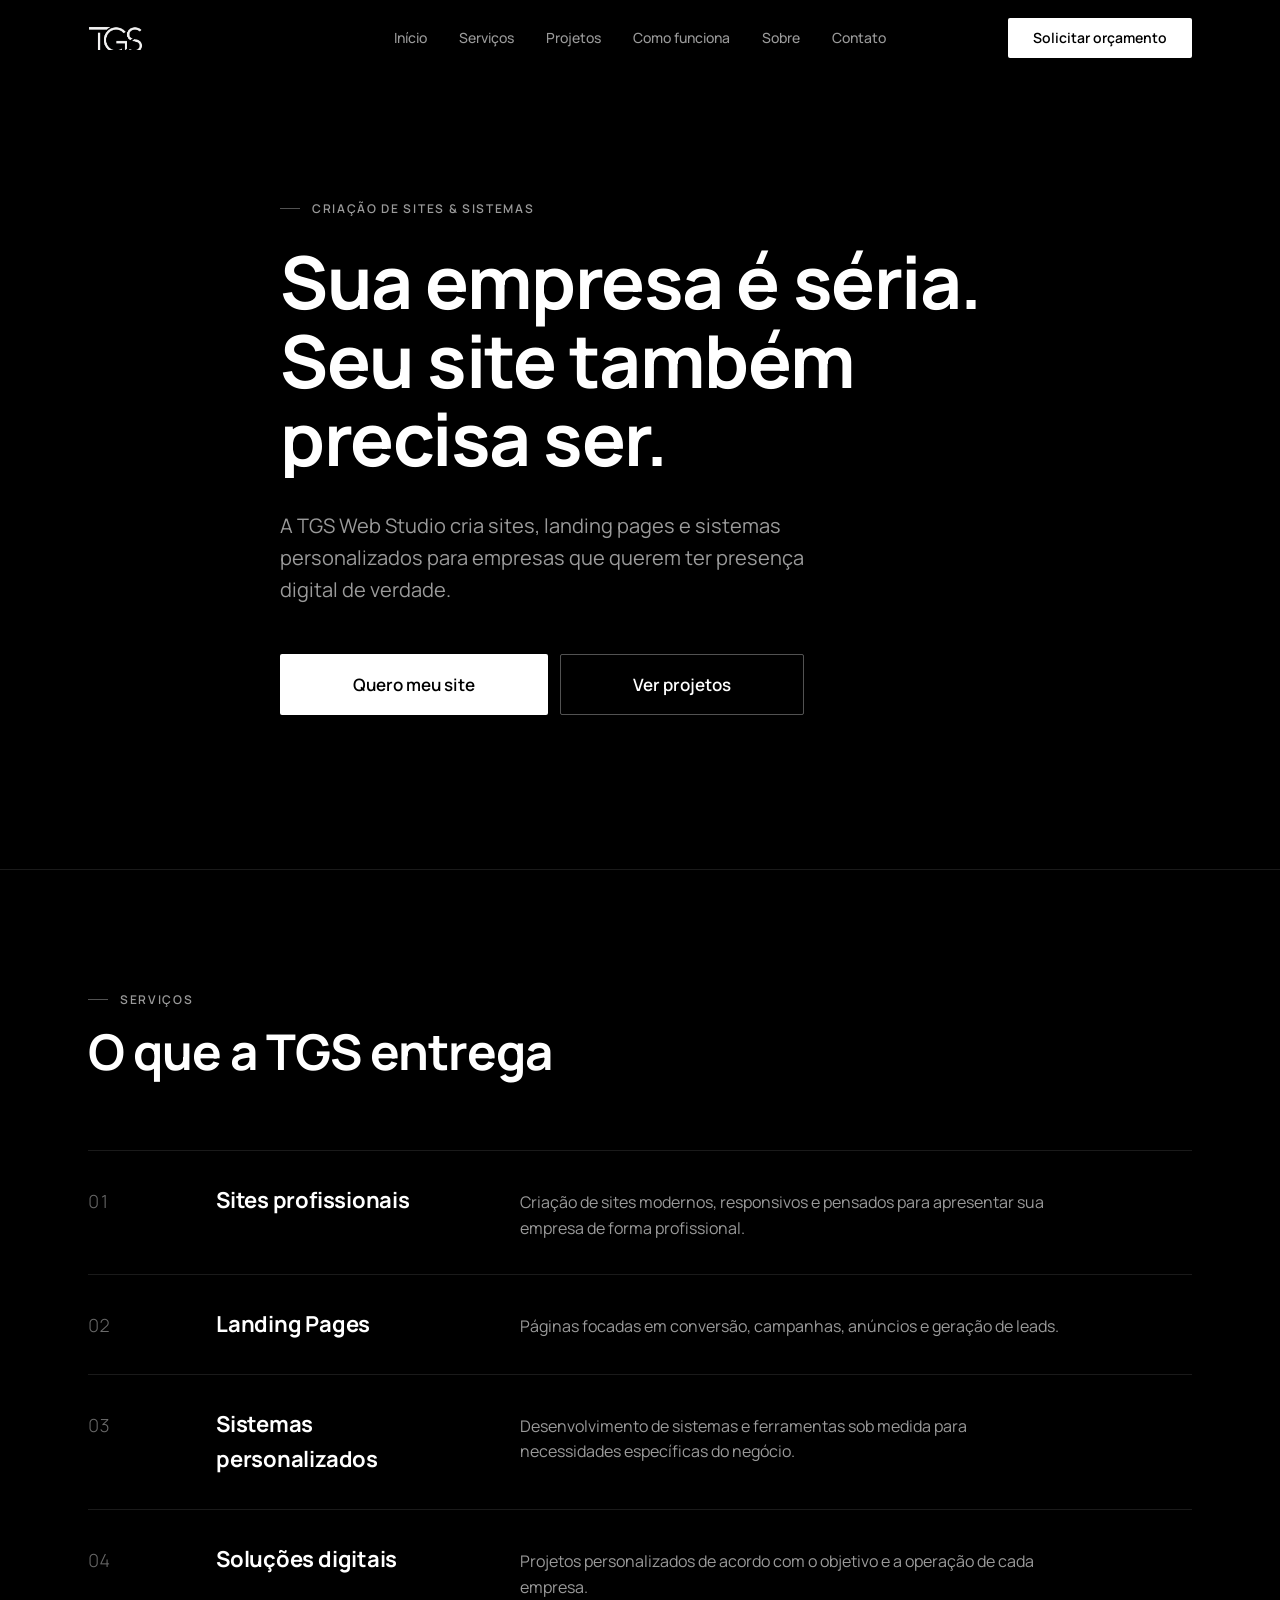
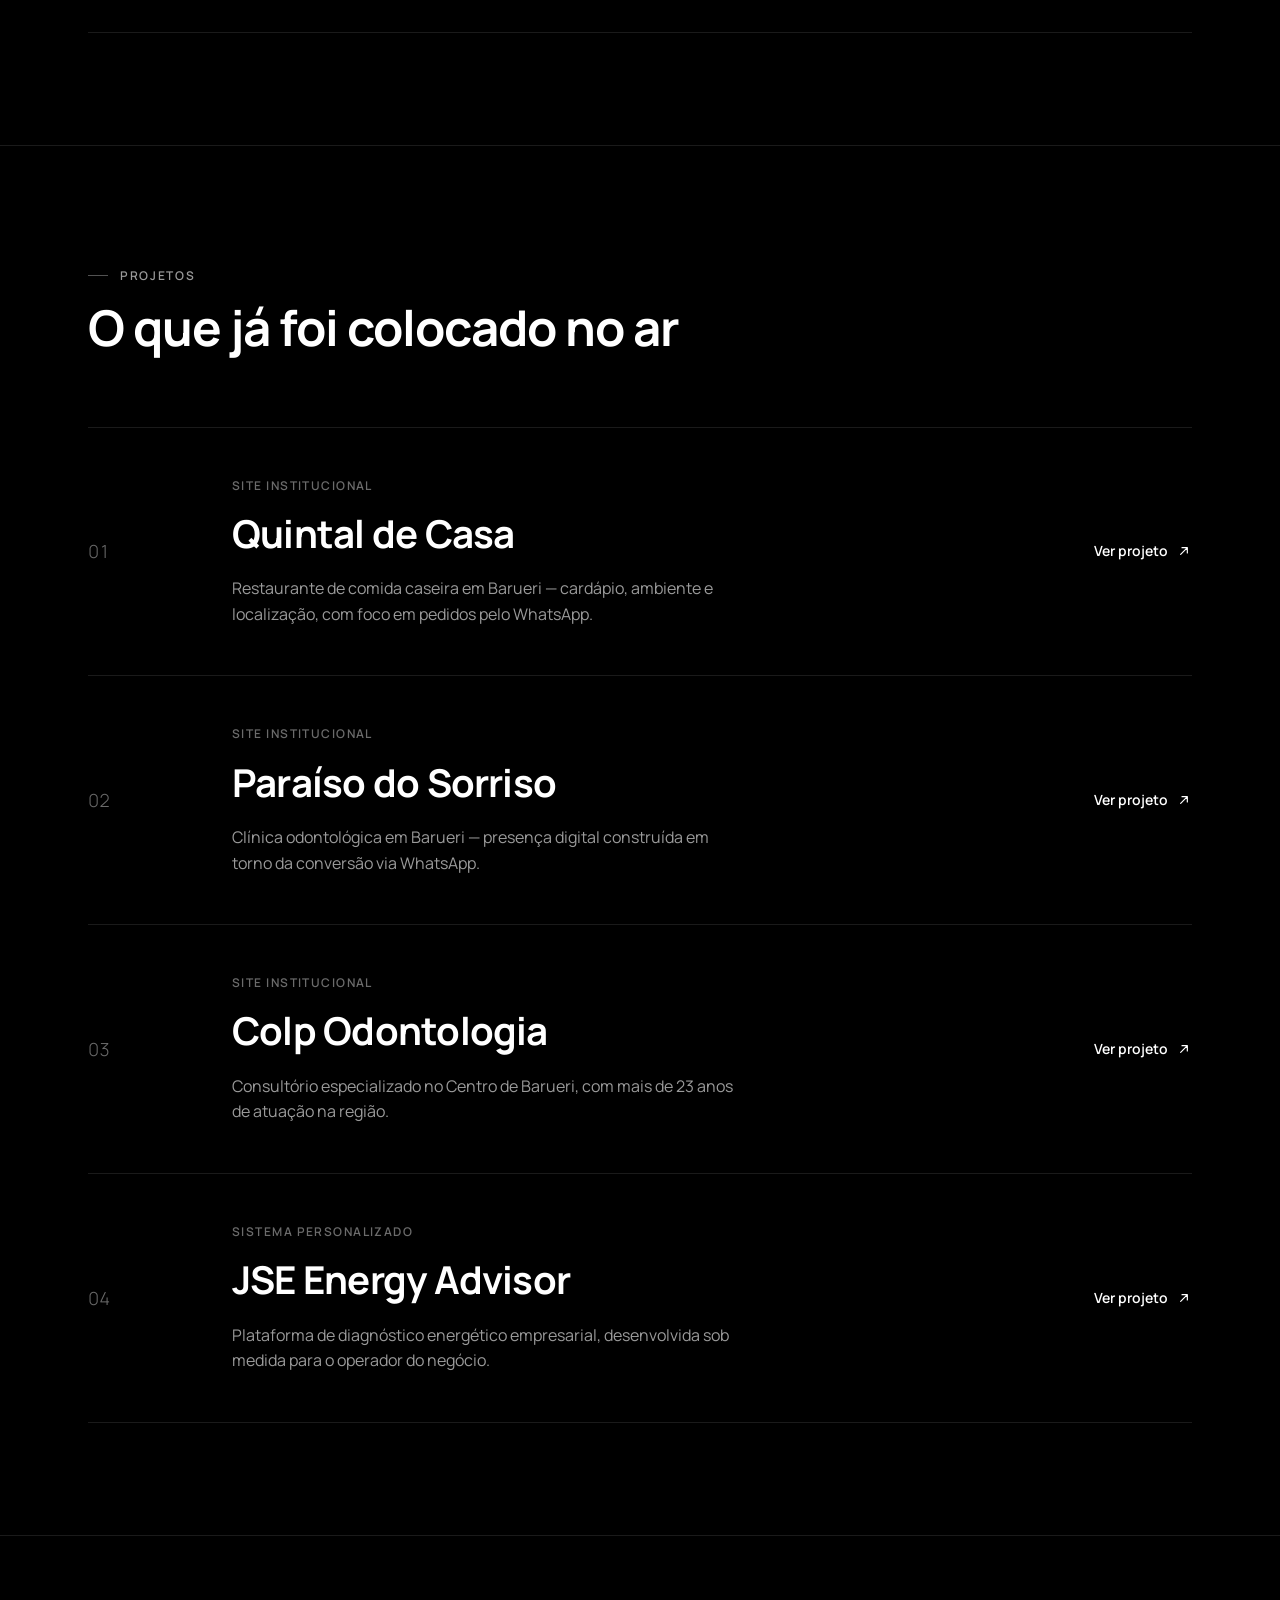
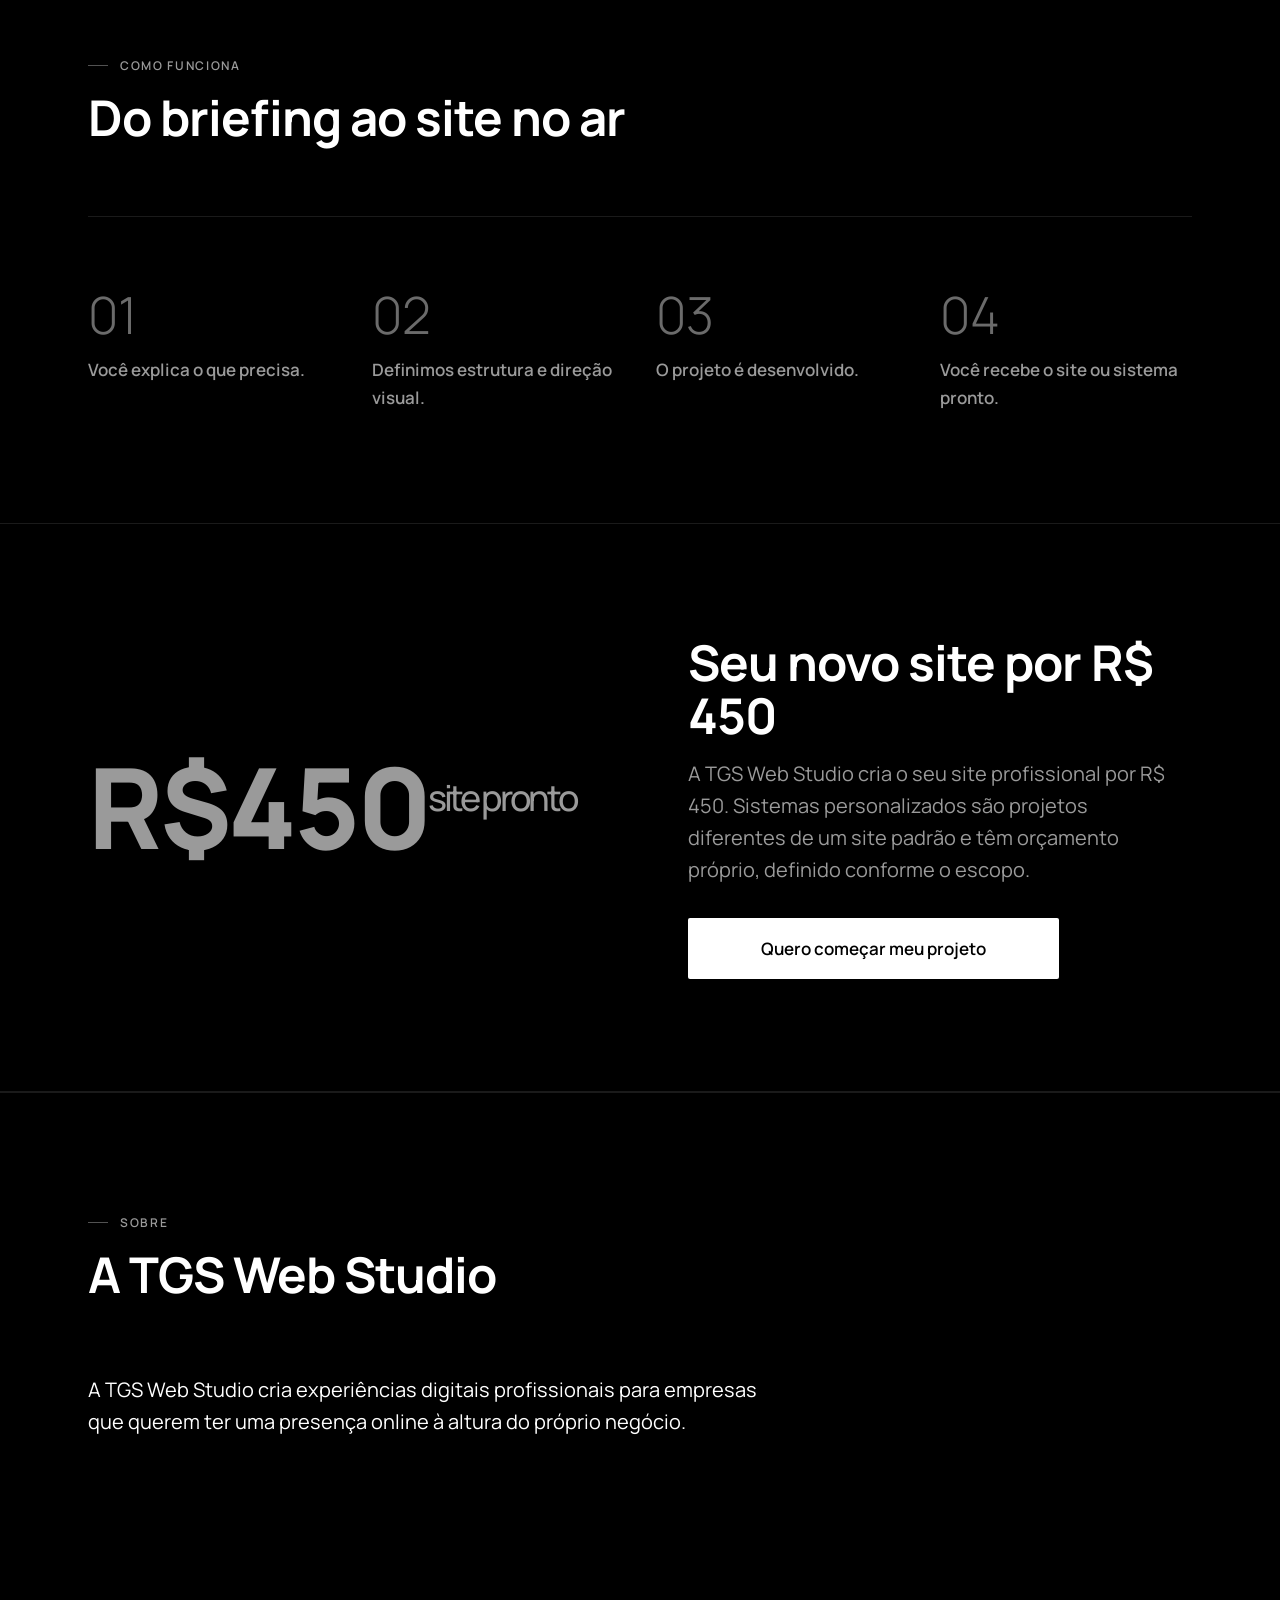
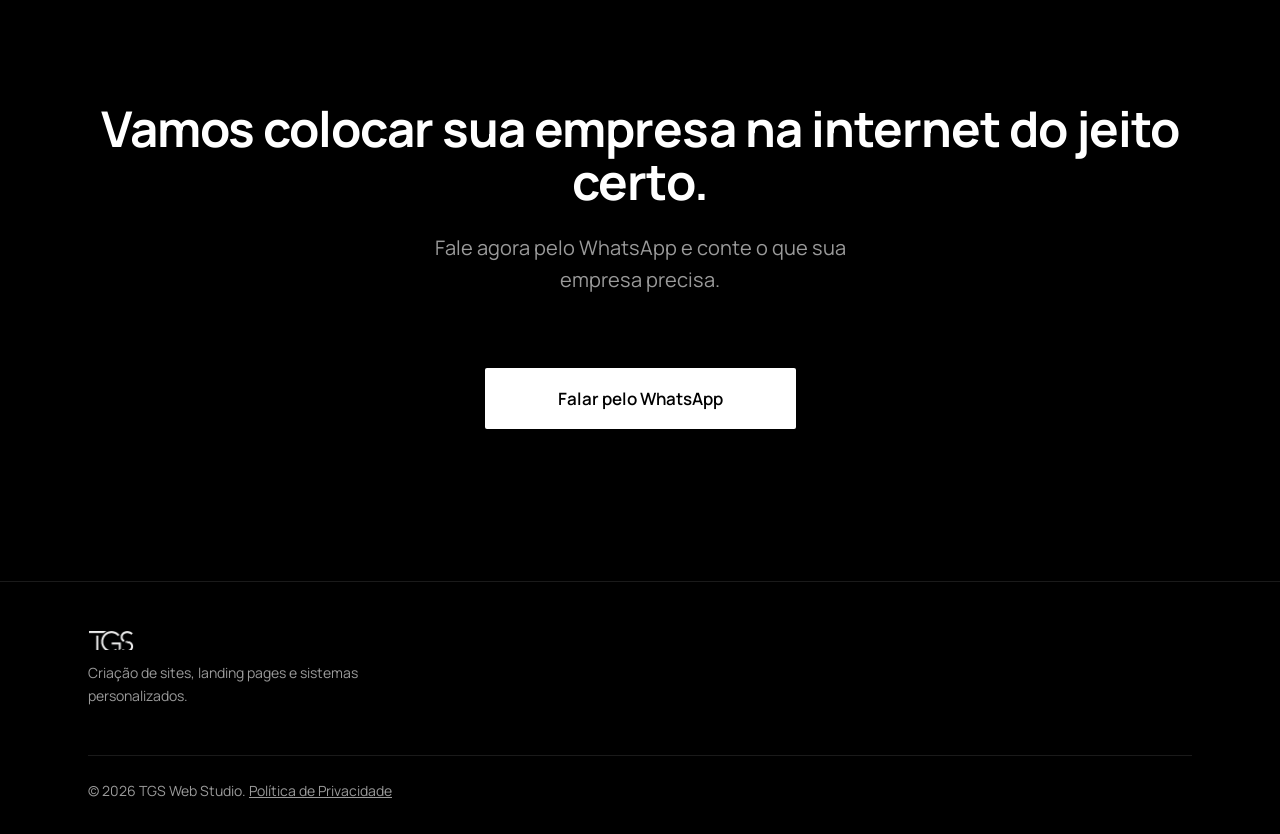
==== index.html @ 572cd44c "Initial commit: TGS Web Studio landing page Site institucional da TGS Web Studio, preto/branco de al" ====
<!DOCTYPE html>
<html lang="pt-BR">
<head>
  <meta charset="UTF-8" />
  <meta name="viewport" content="width=device-width, initial-scale=1" />
  <title>TGS WEB STUDIO | Criação de Sites e Sistemas</title>
  <meta name="description" content="TGS Web Studio cria sites profissionais, landing pages e sistemas personalizados para empresas. Seu site novo a partir de R$ 450." />
  <meta name="theme-color" content="#000000" />

  <meta property="og:type" content="website" />
  <meta property="og:title" content="TGS WEB STUDIO | Criação de Sites e Sistemas" />
  <meta property="og:description" content="Sites profissionais, landing pages e sistemas personalizados. Seu site novo a partir de R$ 450." />
  <meta property="og:locale" content="pt_BR" />
  <meta name="twitter:card" content="summary" />

  <link rel="icon" href="images/logo/tgs-mark.png" type="image/png" />

  <link rel="preconnect" href="https://fonts.googleapis.com" />
  <link rel="preconnect" href="https://fonts.gstatic.com" crossorigin />
  <link href="https://fonts.googleapis.com/css2?family=Manrope:wght@300;400;500;600;700;800&display=swap" rel="stylesheet" />

  <style>
    html, body { background: #000000 !important; color: #ffffff; }
  </style>

  <link rel="stylesheet" href="css/tokens.css?v=1" />
  <link rel="stylesheet" href="css/base.css?v=1" />
  <link rel="stylesheet" href="css/layout.css?v=1" />
  <link rel="stylesheet" href="css/components.css?v=1" />
  <link rel="stylesheet" href="css/sections.css?v=2" />

  <script>
    document.documentElement.classList.add("js");
  </script>

  <!--
    Google Analytics (GA4) — desligado de propósito. Sem Measurement ID
    real ainda. Quando tiver (analytics.google.com → Admin → Fluxos de
    dados → Web), troque G-XXXXXXXXXX abaixo e descomente.

    <script async src="https://www.googletagmanager.com/gtag/js?id=G-XXXXXXXXXX"></script>
    <script>
      window.dataLayer = window.dataLayer || [];
      function gtag(){dataLayer.push(arguments);}
      gtag('js', new Date());
      gtag('config', 'G-XXXXXXXXXX');
    </script>
  -->

  <script type="application/ld+json">
  {
    "@context": "https://schema.org",
    "@type": "ProfessionalService",
    "name": "TGS Web Studio",
    "description": "Criação de sites profissionais, landing pages e sistemas personalizados.",
    "priceRange": "R$450"
  }
  </script>
</head>
<body>
  <a class="skip-link" href="#conteudo-principal">Pular para o conteúdo</a>

  <!-- ===== HEADER ===== -->
  <header class="site-header" id="topo">
    <div class="container site-header__bar">
      <a class="brand" href="#topo" aria-label="TGS Web Studio, página inicial">
        <img class="brand__mark" src="images/logo/tgs-mark.png" alt="TGS Web Studio" width="172" height="75" decoding="async" fetchpriority="high" />
      </a>

      <nav class="nav-primary" aria-label="Navegação principal">
        <ul style="display:flex; gap: inherit; list-style:none; margin:0; padding:0;">
          <li><a href="#topo">Início</a></li>
          <li><a href="#servicos">Serviços</a></li>
          <li><a href="#projetos">Projetos</a></li>
          <li><a href="#como-funciona">Como funciona</a></li>
          <li><a href="#sobre">Sobre</a></li>
          <li><a href="#contato">Contato</a></li>
        </ul>
      </nav>

      <div class="header-actions">
        <a class="btn btn--primary btn--sm" id="cta-header" href="#" target="_blank" rel="noopener">Solicitar orçamento</a>
        <button class="menu-toggle" id="menu-toggle" aria-label="Abrir menu" aria-expanded="false" aria-controls="mobile-nav">
          <svg viewBox="0 0 24 24" fill="none" stroke="currentColor" stroke-width="1.8" aria-hidden="true">
            <path d="M3 6h18M3 12h18M3 18h18" stroke-linecap="round" />
          </svg>
        </button>
      </div>
    </div>
  </header>

  <div class="mobile-nav" id="mobile-nav" aria-hidden="true">
    <div class="mobile-nav__top">
      <button class="mobile-nav__close" id="mobile-nav-close" aria-label="Fechar menu">
        <svg viewBox="0 0 24 24" fill="none" stroke="currentColor" stroke-width="1.8" aria-hidden="true">
          <path d="M6 6l12 12M18 6L6 18" stroke-linecap="round" />
        </svg>
      </button>
    </div>
    <nav aria-label="Navegação mobile">
      <ul>
        <li><a href="#topo">Início</a></li>
        <li><a href="#servicos">Serviços</a></li>
        <li><a href="#projetos">Projetos</a></li>
        <li><a href="#como-funciona">Como funciona</a></li>
        <li><a href="#sobre">Sobre</a></li>
        <li><a href="#contato">Contato</a></li>
      </ul>
    </nav>
    <div class="mobile-nav__footer">
      <a class="btn btn--primary btn--block" id="cta-mobile-nav" href="#" target="_blank" rel="noopener">Solicitar orçamento</a>
    </div>
  </div>

  <main id="conteudo-principal">
    <!-- ===== HERO ===== -->
    <section class="hero" aria-labelledby="hero-titulo">
      <div class="container hero__inner">
        <p class="eyebrow">Criação de sites &amp; sistemas</p>
        <h1 class="hero__headline" id="hero-titulo">
          <span class="line">Sua empresa é séria.</span>
          <span class="line">Seu site também precisa ser.</span>
        </h1>
        <p class="lead hero__lead">A TGS Web Studio cria sites, landing pages e sistemas personalizados para empresas que querem ter presença digital de verdade.</p>

        <div class="hero__actions">
          <a class="btn btn--primary btn--lg" id="cta-hero" href="#" target="_blank" rel="noopener">Quero meu site</a>
          <a class="btn btn--ghost btn--lg" href="#projetos">Ver projetos</a>
        </div>
      </div>
    </section>

    <!-- ===== SERVIÇOS ===== -->
    <section class="section" id="servicos" aria-labelledby="servicos-titulo">
      <div class="container">
        <div class="section-head reveal">
          <p class="eyebrow">Serviços</p>
          <h2 id="servicos-titulo" style="margin-top: var(--space-4);">O que a TGS entrega</h2>
        </div>

        <div class="services-list reveal">
          <div class="service-row">
            <span class="service-row__index">01</span>
            <span class="service-row__title">Sites profissionais</span>
            <p class="service-row__desc">Criação de sites modernos, responsivos e pensados para apresentar sua empresa de forma profissional.</p>
          </div>
          <div class="service-row">
            <span class="service-row__index">02</span>
            <span class="service-row__title">Landing Pages</span>
            <p class="service-row__desc">Páginas focadas em conversão, campanhas, anúncios e geração de leads.</p>
          </div>
          <div class="service-row">
            <span class="service-row__index">03</span>
            <span class="service-row__title">Sistemas personalizados</span>
            <p class="service-row__desc">Desenvolvimento de sistemas e ferramentas sob medida para necessidades específicas do negócio.</p>
          </div>
          <div class="service-row">
            <span class="service-row__index">04</span>
            <span class="service-row__title">Soluções digitais</span>
            <p class="service-row__desc">Projetos personalizados de acordo com o objetivo e a operação de cada empresa.</p>
          </div>
        </div>
      </div>
    </section>

    <!-- ===== PROJETOS ===== -->
    <section class="section" id="projetos" aria-labelledby="projetos-titulo">
      <div class="container">
        <div class="section-head reveal">
          <p class="eyebrow">Projetos</p>
          <h2 id="projetos-titulo" style="margin-top: var(--space-4);">O que já foi colocado no ar</h2>
        </div>

        <div class="portfolio-list" id="portfolio-list"></div>
      </div>
    </section>

    <!-- ===== COMO FUNCIONA ===== -->
    <section class="section" id="como-funciona" aria-labelledby="processo-titulo">
      <div class="container">
        <div class="section-head reveal">
          <p class="eyebrow">Como funciona</p>
          <h2 id="processo-titulo" style="margin-top: var(--space-4);">Do briefing ao site no ar</h2>
        </div>

        <div class="process-grid reveal-stagger">
          <div class="process-step">
            <p class="process-step__index">01</p>
            <p class="process-step__title">Você explica o que precisa.</p>
          </div>
          <div class="process-step">
            <p class="process-step__index">02</p>
            <p class="process-step__title">Definimos estrutura e direção visual.</p>
          </div>
          <div class="process-step">
            <p class="process-step__index">03</p>
            <p class="process-step__title">O projeto é desenvolvido.</p>
          </div>
          <div class="process-step">
            <p class="process-step__index">04</p>
            <p class="process-step__title">Você recebe o site ou sistema pronto.</p>
          </div>
        </div>
      </div>
    </section>

    <!-- ===== OFERTA ===== -->
    <section class="pricing reveal" aria-labelledby="oferta-titulo">
      <div class="container" style="padding-block: var(--space-9);">
        <div class="pricing__grid">
          <p class="pricing__value">R$450<span>site pronto</span></p>
          <div class="pricing__text">
            <h2 id="oferta-titulo">Seu novo site por R$ 450</h2>
            <p class="lead" style="margin-top: var(--space-4);">A TGS Web Studio cria o seu site profissional por R$ 450. Sistemas personalizados são projetos diferentes de um site padrão e têm orçamento próprio, definido conforme o escopo.</p>
            <div class="pricing__actions">
              <a class="btn btn--primary btn--lg" id="cta-pricing" href="#" target="_blank" rel="noopener">Quero começar meu projeto</a>
            </div>
          </div>
        </div>
      </div>
    </section>

    <!-- ===== SOBRE ===== -->
    <section class="section" id="sobre" aria-labelledby="sobre-titulo">
      <div class="container">
        <div class="section-head reveal">
          <p class="eyebrow">Sobre</p>
          <h2 id="sobre-titulo" style="margin-top: var(--space-4);">A TGS Web Studio</h2>
        </div>
        <div class="about__text reveal">
          <p>A TGS Web Studio cria experiências digitais profissionais para empresas que querem ter uma presença online à altura do próprio negócio.</p>
        </div>
      </div>
    </section>

    <!-- ===== CONTATO ===== -->
    <section class="cta-final reveal" id="contato" aria-labelledby="contato-titulo">
      <div class="container">
        <h2 id="contato-titulo">Vamos colocar sua empresa na internet do jeito certo.</h2>
        <p class="lead cta-final__lead">Fale agora pelo WhatsApp e conte o que sua empresa precisa.</p>
        <a class="btn btn--primary btn--lg" id="cta-final" href="#" target="_blank" rel="noopener">Falar pelo WhatsApp</a>
      </div>
    </section>
  </main>

  <!-- ===== FOOTER ===== -->
  <footer class="site-footer">
    <div class="container">
      <div class="footer__grid">
        <div>
          <img class="footer__brand" src="images/logo/tgs-mark.png" alt="TGS Web Studio" loading="lazy" decoding="async" />
          <p class="footer__tagline">Criação de sites, landing pages e sistemas personalizados.</p>
        </div>
      </div>
      <div class="footer__bottom">
        <p>&copy; <span id="ano-atual"></span> TGS Web Studio. <a href="privacidade.html">Política de Privacidade</a></p>
      </div>
    </div>
  </footer>

  <!-- Failsafe: se as animações falharem por qualquer motivo, tudo fica
       visível mesmo assim depois de 1.8s. -->
  <script>
    setTimeout(function () {
      document.body.classList.add("is-loaded");
      document.querySelectorAll(".reveal, .reveal-stagger").forEach(function (el) {
        el.classList.add("is-visible");
      });
    }, 1800);
  </script>

  <script src="js/data.js?v=1"></script>
  <script src="js/main.js?v=1"></script>
</body>
</html>
---- css/tokens.css ----
/**
 * Design tokens — TGS Web Studio
 * Preto real dominante, branco puro de contraste, uma única família
 * tipográfica (Manrope) para manter a identidade disciplinada e técnica.
 */

:root {
  --bg: #000000;
  --bg-raised: #0a0a0a;
  --text: #ffffff;
  --muted: #9a9a9a;
  --muted-2: #6b6b6b;
  --border: rgba(255, 255, 255, 0.16);
  --border-soft: rgba(255, 255, 255, 0.1);
  --border-strong: rgba(255, 255, 255, 0.32);

  --font-body: "Manrope", "Helvetica Neue", Arial, sans-serif;

  --fs-body: 1rem;
  --fs-small: 0.875rem;
  --fs-eyebrow: 0.75rem;
  --fs-h1: clamp(2.5rem, 4.2vw + 1.2rem, 5.25rem);
  --fs-h2: clamp(2rem, 2.6vw + 1rem, 3.25rem);
  --fs-h3: clamp(1.375rem, 1.2vw + 1rem, 1.75rem);
  --fs-lead: clamp(1.0625rem, 0.6vw + 0.9rem, 1.25rem);
  --fs-number: clamp(2.5rem, 4vw, 4rem);

  --lh-body: 1.6;
  --lh-heading: 1.08;

  --space-1: 0.25rem;
  --space-2: 0.5rem;
  --space-3: 0.75rem;
  --space-4: 1rem;
  --space-5: 1.5rem;
  --space-6: 2rem;
  --space-7: 3rem;
  --space-8: 4.5rem;
  --space-9: 7rem;
  --space-10: 9.5rem;

  --container-max: 78rem;
  --container-pad: var(--space-4);

  --radius-sm: 2px;
  --radius-md: 4px;

  --ease-premium: cubic-bezier(0.16, 1, 0.3, 1);
  --duration-fast: 200ms;
  --duration-base: 320ms;
  --duration-entrance: 900ms;

  --touch-target: 44px;

  --z-header: 50;
  --z-overlay: 60;
}

@media (min-width: 48rem) {
  :root {
    --container-pad: var(--space-6);
  }
}

@media (min-width: 64rem) {
  :root {
    --container-pad: var(--space-8);
  }
}

@media (min-width: 100rem) {
  :root {
    --container-max: 92rem;
    --container-pad: var(--space-9);
  }
}
---- css/base.css ----
@view-transition {
  navigation: auto;
}

*,
*::before,
*::after {
  box-sizing: border-box;
}

html {
  background: var(--bg);
  -webkit-text-size-adjust: 100%;
  scroll-behavior: smooth;
}

html, body {
  height: auto;
  overflow-x: hidden;
}

@media (prefers-reduced-motion: reduce) {
  html {
    scroll-behavior: auto;
  }
  *,
  *::before,
  *::after {
    animation: none !important;
    transition: none !important;
  }
}

body {
  margin: 0;
  background: var(--bg);
  color: var(--text);
  font-family: var(--font-body);
  font-size: var(--fs-body);
  line-height: var(--lh-body);
  -webkit-font-smoothing: antialiased;
}

img,
picture,
video {
  max-width: 100%;
  display: block;
}

h1, h2, h3, h4 {
  font-family: var(--font-body);
  color: var(--text);
  line-height: var(--lh-heading);
  font-weight: 700;
  letter-spacing: -0.02em;
  margin: 0;
}

h1 { font-size: var(--fs-h1); }
h2 { font-size: var(--fs-h2); }
h3 { font-size: var(--fs-h3); }

p {
  margin: 0;
  max-width: 60ch;
  color: var(--muted);
}

a { color: inherit; }

ul {
  margin: 0;
  padding: 0;
  list-style: none;
}

button {
  font: inherit;
  color: inherit;
}

a:focus-visible,
button:focus-visible,
[tabindex]:focus-visible {
  outline: 2px solid var(--text);
  outline-offset: 3px;
  border-radius: var(--radius-sm);
}

.visually-hidden {
  position: absolute;
  width: 1px;
  height: 1px;
  padding: 0;
  margin: -1px;
  overflow: hidden;
  clip: rect(0, 0, 0, 0);
  white-space: nowrap;
  border: 0;
}

.skip-link {
  position: absolute;
  left: var(--space-4);
  top: -3rem;
  background: var(--text);
  color: var(--bg);
  padding: var(--space-2) var(--space-4);
  border-radius: var(--radius-sm);
  z-index: 100;
  font-weight: 600;
  transition: top var(--duration-fast) var(--ease-premium);
}

.skip-link:focus {
  top: var(--space-4);
}

.eyebrow {
  display: inline-flex;
  align-items: center;
  gap: var(--space-3);
  font-size: var(--fs-eyebrow);
  font-weight: 600;
  letter-spacing: 0.14em;
  text-transform: uppercase;
  color: var(--muted);
}

.eyebrow::before {
  content: "";
  width: 1.25rem;
  height: 1px;
  background: var(--border-strong);
}

.lead {
  font-size: var(--fs-lead);
  color: var(--muted);
}

/* ===== Motion: entrada por scroll ===== */
.reveal {
  opacity: 0;
  transform: translateY(24px);
  transition: opacity var(--duration-entrance) var(--ease-premium),
    transform var(--duration-entrance) var(--ease-premium);
}

.reveal.is-visible {
  opacity: 1;
  transform: translateY(0);
}

.reveal-stagger > * {
  opacity: 0;
  transform: translateY(20px);
  transition: opacity var(--duration-entrance) var(--ease-premium),
    transform var(--duration-entrance) var(--ease-premium);
}

.reveal-stagger.is-visible > * {
  opacity: 1;
  transform: translateY(0);
}

.reveal-stagger.is-visible > *:nth-child(1) { transition-delay: 0.08s; }
.reveal-stagger.is-visible > *:nth-child(2) { transition-delay: 0.16s; }
.reveal-stagger.is-visible > *:nth-child(3) { transition-delay: 0.24s; }
.reveal-stagger.is-visible > *:nth-child(4) { transition-delay: 0.32s; }
.reveal-stagger.is-visible > *:nth-child(5) { transition-delay: 0.42s; }
.reveal-stagger.is-visible > *:nth-child(6) { transition-delay: 0.55s; }

/* Sem JS ou com erro: conteúdo sempre visível (fallback seguro) */
.no-js .reveal,
.no-js .reveal-stagger > * {
  opacity: 1;
  transform: none;
}
---- css/layout.css ----
.container {
  width: 100%;
  max-width: var(--container-max);
  margin-inline: auto;
  padding-inline: var(--container-pad);
}

.section {
  padding-block: var(--space-9);
  border-top: 1px solid var(--border-soft);
}

.section--tight {
  padding-block: var(--space-8);
}

.section-head {
  max-width: 40rem;
  margin-bottom: var(--space-8);
}

.split {
  display: grid;
  gap: var(--space-7);
}

@media (min-width: 64rem) {
  .split {
    grid-template-columns: 1fr 1fr;
    gap: var(--space-9);
  }
}
---- css/components.css ----
/* ===== Header ===== */
.site-header {
  position: sticky;
  top: 0;
  z-index: var(--z-header);
  background: rgba(0, 0, 0, 0.72);
  backdrop-filter: blur(10px);
  -webkit-backdrop-filter: blur(10px);
  border-bottom: 1px solid transparent;
  transition: border-color var(--duration-base) var(--ease-premium),
    background-color var(--duration-base) var(--ease-premium);
}

.site-header.is-scrolled {
  border-bottom-color: var(--border-soft);
  background: rgba(0, 0, 0, 0.88);
}

.site-header__bar {
  display: grid;
  grid-template-columns: auto 1fr auto;
  align-items: center;
  gap: var(--space-4);
  height: 4.75rem;
}

@media (min-width: 64rem) {
  .site-header__bar {
    grid-template-columns: 1fr auto 1fr;
  }
}

.brand {
  display: flex;
  align-items: center;
  text-decoration: none;
}

.brand__mark {
  height: 1.5rem;
  width: auto;
}

.nav-primary {
  display: none;
}

@media (min-width: 64rem) {
  .nav-primary {
    display: flex;
    align-items: center;
    justify-content: center;
    gap: var(--space-6);
  }

  .nav-primary a {
    text-decoration: none;
    font-size: 0.875rem;
    font-weight: 500;
    color: var(--muted);
    white-space: nowrap;
    position: relative;
    padding-block: var(--space-1);
    transition: color var(--duration-fast) var(--ease-premium);
  }

  .nav-primary a:hover,
  .nav-primary a:focus-visible {
    color: var(--text);
  }
}

.header-actions {
  display: flex;
  align-items: center;
  justify-content: flex-end;
  gap: var(--space-3);
}

.header-actions .btn {
  display: none;
}

@media (min-width: 64rem) {
  .header-actions .btn { display: inline-flex; }
}

.menu-toggle {
  display: inline-flex;
  align-items: center;
  justify-content: center;
  width: 2.75rem;
  height: 2.75rem;
  background: transparent;
  border: 1px solid var(--border);
  border-radius: var(--radius-sm);
  cursor: pointer;
  transition: border-color var(--duration-fast) var(--ease-premium);
}

.menu-toggle:hover { border-color: var(--border-strong); }

.menu-toggle svg {
  width: 1.25rem;
  height: 1.25rem;
}

@media (min-width: 64rem) {
  .menu-toggle { display: none; }
}

/* ===== Menu mobile — tela cheia ===== */
.mobile-nav {
  position: fixed;
  inset: 0;
  z-index: var(--z-overlay);
  background: rgba(0, 0, 0, 0.97);
  backdrop-filter: blur(6px);
  -webkit-backdrop-filter: blur(6px);
  display: flex;
  flex-direction: column;
  padding: var(--space-5) var(--container-pad) var(--space-7);
  opacity: 0;
  visibility: hidden;
  transform: translateY(-8px);
  transition: opacity var(--duration-base) var(--ease-premium),
    transform var(--duration-base) var(--ease-premium),
    visibility 0s linear var(--duration-base);
}

.mobile-nav.is-open {
  opacity: 1;
  visibility: visible;
  transform: translateY(0);
  transition: opacity var(--duration-base) var(--ease-premium),
    transform var(--duration-base) var(--ease-premium),
    visibility 0s linear 0s;
}

.mobile-nav__top {
  display: flex;
  justify-content: flex-end;
  margin-bottom: var(--space-7);
}

.mobile-nav__close {
  width: 2.75rem;
  height: 2.75rem;
  border: 1px solid var(--border);
  border-radius: var(--radius-sm);
  background: none;
  cursor: pointer;
}

.mobile-nav ul {
  display: flex;
  flex-direction: column;
  gap: var(--space-5);
}

.mobile-nav a {
  text-decoration: none;
  font-size: 2rem;
  font-weight: 700;
  letter-spacing: -0.02em;
  color: var(--text);
}

.mobile-nav__footer {
  margin-top: auto;
  padding-top: var(--space-6);
  border-top: 1px solid var(--border-soft);
}

@media (min-width: 64rem) {
  .mobile-nav { display: none; }
}

/* ===== Botões ===== */
.btn {
  position: relative;
  isolation: isolate;
  overflow: hidden;
  display: inline-flex;
  align-items: center;
  justify-content: center;
  gap: var(--space-2);
  min-height: 44px;
  padding: var(--space-3) var(--space-6);
  border-radius: var(--radius-sm);
  font-size: 0.9375rem;
  font-weight: 600;
  text-decoration: none;
  white-space: nowrap;
  border: 1px solid transparent;
  cursor: pointer;
  transition: background-color var(--duration-base) var(--ease-premium),
    border-color var(--duration-base) var(--ease-premium),
    color var(--duration-base) var(--ease-premium),
    transform var(--duration-fast) var(--ease-premium);
}

.btn::after {
  content: "";
  position: absolute;
  inset: 0;
  background: linear-gradient(115deg, transparent 40%, rgba(255, 255, 255, 0.35) 50%, transparent 60%);
  transform: translateX(-120%);
  transition: transform 0.6s var(--ease-premium);
  pointer-events: none;
}

.btn:hover::after { transform: translateX(120%); }

.btn--primary {
  background: var(--text);
  color: var(--bg);
}
.btn--primary:hover, .btn--primary:focus-visible {
  transform: translateY(-2px);
}
.btn--primary::after {
  background: linear-gradient(115deg, transparent 40%, rgba(0, 0, 0, 0.25) 50%, transparent 60%);
}

.btn--ghost {
  background: transparent;
  border-color: var(--border-strong);
  color: var(--text);
}
.btn--ghost:hover, .btn--ghost:focus-visible {
  background: rgba(255, 255, 255, 0.06);
  transform: translateY(-2px);
}

.btn--sm {
  padding: var(--space-2) var(--space-5);
  font-size: 0.875rem;
  min-height: 40px;
}

.btn--lg {
  padding: var(--space-4) var(--space-8);
  font-size: 1.0625rem;
  min-height: 56px;
}

.btn--block { width: 100%; }

@media (prefers-reduced-motion: reduce) {
  .btn::after { display: none; }
  .btn:hover { transform: none; }
}
---- css/sections.css ----
/* ===== HERO ===== */
.hero {
  border-top: none;
  padding-block: var(--space-8) var(--space-9);
  min-height: 88vh;
  display: flex;
  align-items: center;
}

.hero__inner {
  max-width: 54rem;
}

.hero__headline {
  margin-top: var(--space-5);
  overflow: hidden;
}

.hero__headline .line {
  display: block;
  transform: translateY(110%);
  transition: transform 1.05s var(--ease-premium);
}

.is-loaded .hero__headline .line { transform: translateY(0); }
.hero__headline .line:nth-child(1) { transition-delay: 0.1s; }
.hero__headline .line:nth-child(2) { transition-delay: 0.2s; }

.hero__lead {
  margin-top: var(--space-6);
  max-width: 34rem;
  opacity: 0;
  transform: translateY(14px);
  transition: opacity var(--duration-entrance) var(--ease-premium) 0.42s,
    transform var(--duration-entrance) var(--ease-premium) 0.42s;
}

.is-loaded .hero__lead { opacity: 1; transform: translateY(0); }

.hero__actions {
  display: flex;
  flex-wrap: wrap;
  gap: var(--space-3);
  margin-top: var(--space-7);
  opacity: 0;
  transform: translateY(14px);
  transition: opacity var(--duration-entrance) var(--ease-premium) 0.55s,
    transform var(--duration-entrance) var(--ease-premium) 0.55s;
}

.is-loaded .hero__actions { opacity: 1; transform: translateY(0); }

.no-js .hero__headline .line,
.no-js .hero__lead,
.no-js .hero__actions {
  opacity: 1;
  transform: none;
}

/* ===== Serviços — linhas editoriais, sem cards ===== */
.services-list {
  border-top: 1px solid var(--border-soft);
}

.service-row {
  display: grid;
  grid-template-columns: 4rem 1fr;
  gap: var(--space-5);
  padding-block: var(--space-6);
  border-bottom: 1px solid var(--border-soft);
}

@media (min-width: 56rem) {
  .service-row {
    grid-template-columns: 5rem 16rem 1fr;
    align-items: baseline;
    gap: var(--space-7);
  }
}

.service-row__index {
  font-size: 1.125rem;
  font-weight: 300;
  color: var(--muted-2);
  font-variant-numeric: tabular-nums;
}

.service-row__title {
  font-size: 1.375rem;
  font-weight: 700;
  letter-spacing: -0.01em;
}

.service-row__desc {
  grid-column: 1 / -1;
  margin-top: var(--space-2);
  color: var(--muted);
  max-width: 34rem;
}

@media (min-width: 56rem) {
  .service-row__desc {
    grid-column: auto;
    margin-top: 0;
  }
}

/* ===== Portfólio — composição editorial assimétrica ===== */
.portfolio-list {
  border-top: 1px solid var(--border-soft);
}

.portfolio-row {
  position: relative;
  display: grid;
  gap: var(--space-4);
  padding-block: var(--space-7);
  border-bottom: 1px solid var(--border-soft);
  text-decoration: none;
  color: inherit;
}

@media (min-width: 56rem) {
  .portfolio-row {
    grid-template-columns: 6rem 1fr auto;
    align-items: center;
    gap: var(--space-7);
  }
}

.portfolio-row__index {
  font-size: 1.125rem;
  font-weight: 300;
  color: var(--muted-2);
  font-variant-numeric: tabular-nums;
}

.portfolio-row__body {
  min-width: 0;
}

.portfolio-row__category {
  display: block;
  font-size: var(--fs-eyebrow);
  font-weight: 600;
  letter-spacing: 0.12em;
  text-transform: uppercase;
  color: var(--muted-2);
  margin-bottom: var(--space-2);
}

.portfolio-row__name {
  font-size: clamp(1.75rem, 3vw, 2.75rem);
  font-weight: 700;
  letter-spacing: -0.02em;
  transition: transform var(--duration-base) var(--ease-premium);
  display: inline-block;
}

.portfolio-row:hover .portfolio-row__name,
.portfolio-row:focus-visible .portfolio-row__name {
  transform: translateX(10px);
}

.portfolio-row__desc {
  margin-top: var(--space-3);
  max-width: 32rem;
}

.portfolio-row__cta {
  display: inline-flex;
  align-items: center;
  gap: var(--space-2);
  margin-top: var(--space-5);
  font-size: 0.875rem;
  font-weight: 600;
  color: var(--text);
}

@media (min-width: 56rem) {
  .portfolio-row__cta { margin-top: 0; white-space: nowrap; }
}

.portfolio-row__cta svg {
  width: 1rem;
  height: 1rem;
  transition: transform var(--duration-base) var(--ease-premium);
}

.portfolio-row:hover .portfolio-row__cta svg,
.portfolio-row:focus-visible .portfolio-row__cta svg {
  transform: translate(3px, -3px);
}

/* ===== Como funciona ===== */
.process-grid {
  display: grid;
  gap: var(--space-7);
  border-top: 1px solid var(--border-soft);
  padding-top: var(--space-8);
}

@media (min-width: 56rem) {
  .process-grid {
    grid-template-columns: repeat(4, 1fr);
    gap: var(--space-6);
  }
}

.process-step__index {
  font-size: var(--fs-number);
  font-weight: 300;
  color: var(--muted-2);
  line-height: 1;
}

.process-step__title {
  margin-top: var(--space-4);
  font-size: 1.0625rem;
  font-weight: 600;
}

/* ===== Oferta ===== */
.pricing {
  border-top: 1px solid var(--border-soft);
  border-bottom: 1px solid var(--border-soft);
}

.pricing__grid {
  display: grid;
  gap: var(--space-6);
  align-items: center;
}

@media (min-width: 56rem) {
  .pricing__grid {
    grid-template-columns: auto 1fr;
    gap: var(--space-9);
  }
}

.pricing__value {
  font-size: clamp(4rem, 9vw, 7rem);
  font-weight: 800;
  letter-spacing: -0.03em;
  line-height: 0.95;
  white-space: nowrap;
}

.pricing__value span {
  font-size: 0.32em;
  font-weight: 500;
  color: var(--muted);
  vertical-align: super;
}

.pricing__text {
  max-width: 30rem;
}

.pricing__note {
  margin-top: var(--space-5);
  font-size: var(--fs-small);
  color: var(--muted-2);
}

.pricing__actions {
  margin-top: var(--space-6);
}

/* ===== Sobre ===== */
.about__text {
  max-width: 42rem;
}

.about__text p {
  font-size: var(--fs-lead);
  color: var(--text);
}

/* ===== Contato final ===== */
.cta-final {
  text-align: center;
  padding-block: var(--space-10);
}

.cta-final__lead {
  margin: var(--space-5) auto 0;
  max-width: 30rem;
}

.cta-final .btn { margin-top: var(--space-8); }

/* ===== Footer ===== */
.site-footer {
  border-top: 1px solid var(--border-soft);
  padding-block: var(--space-7) var(--space-6);
}

.footer__grid {
  display: flex;
  flex-direction: column;
  gap: var(--space-6);
}

@media (min-width: 48rem) {
  .footer__grid {
    flex-direction: row;
    justify-content: space-between;
    align-items: flex-end;
  }
}

.footer__brand {
  height: 1.25rem;
  width: auto;
}

.footer__tagline {
  margin-top: var(--space-3);
  font-size: var(--fs-small);
  max-width: 22rem;
}

.footer__bottom {
  margin-top: var(--space-7);
  padding-top: var(--space-5);
  border-top: 1px solid var(--border-soft);
  font-size: var(--fs-small);
  color: var(--muted-2);
}
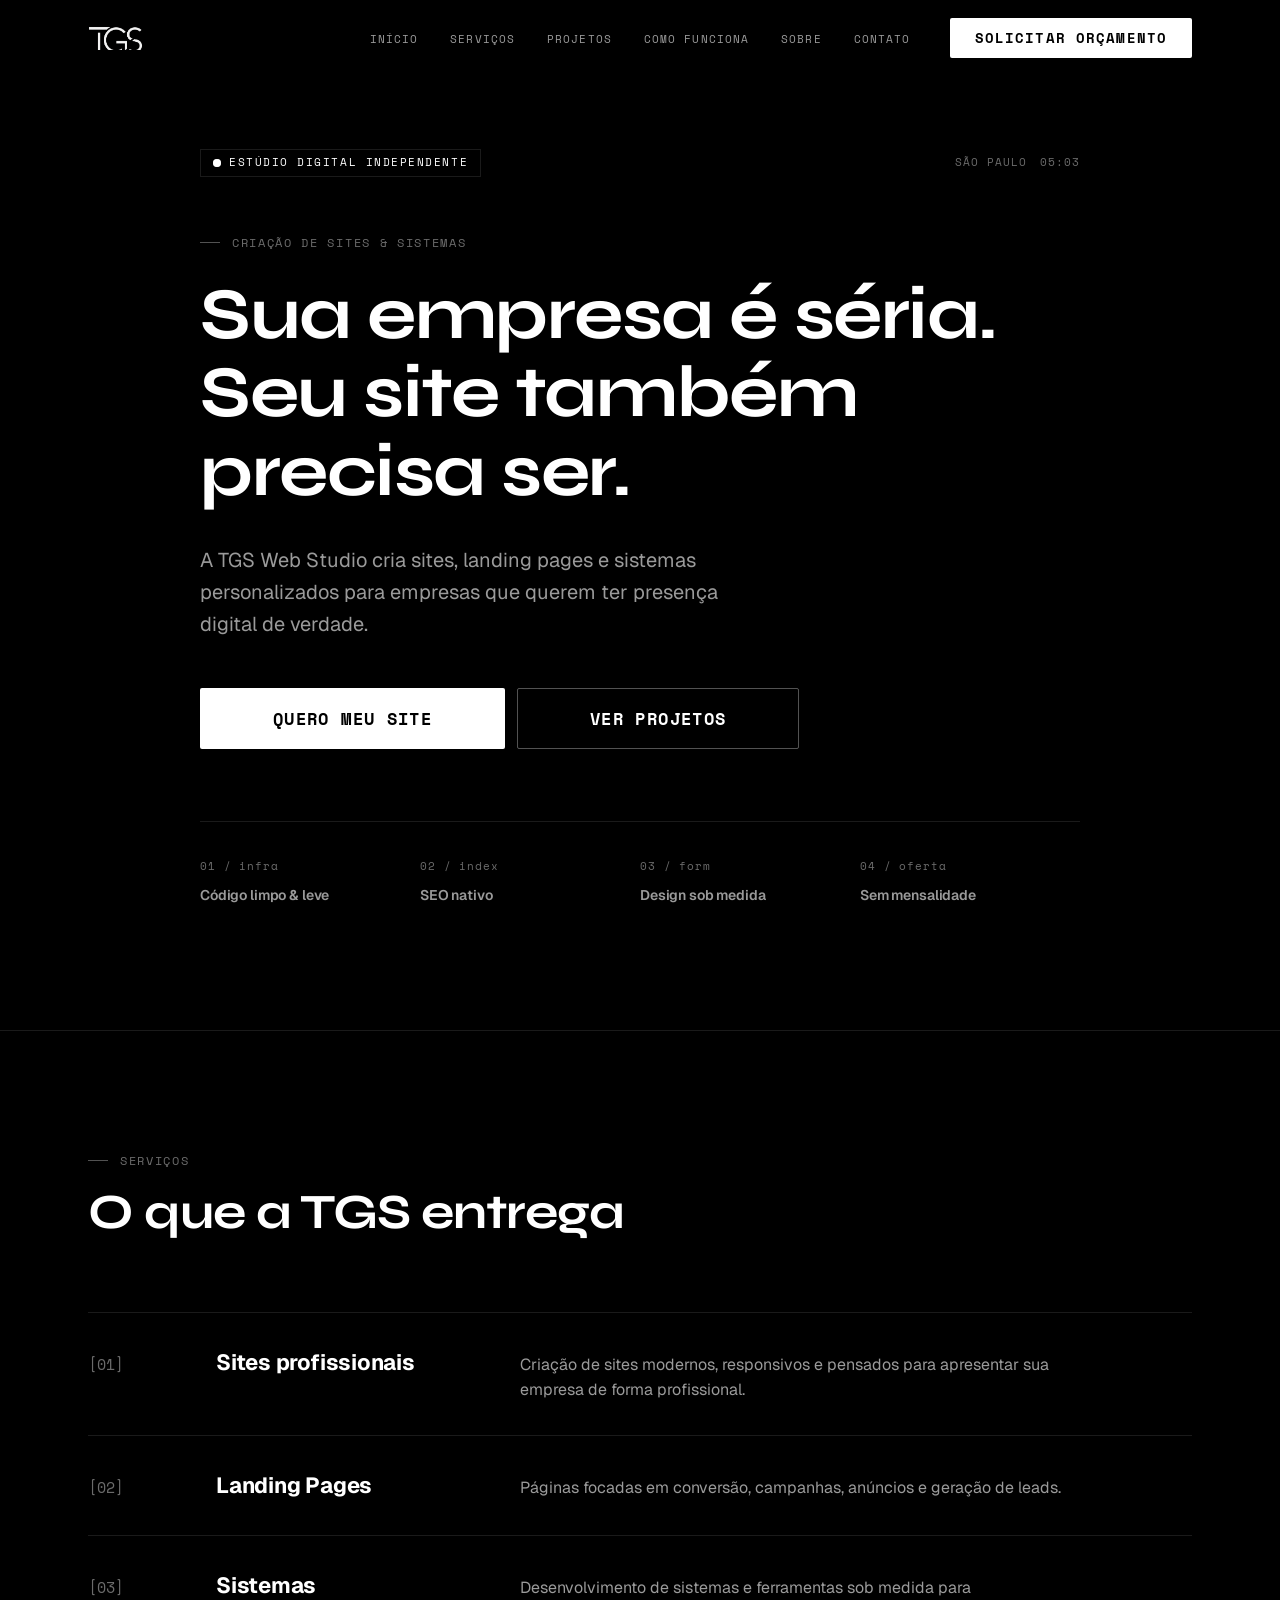
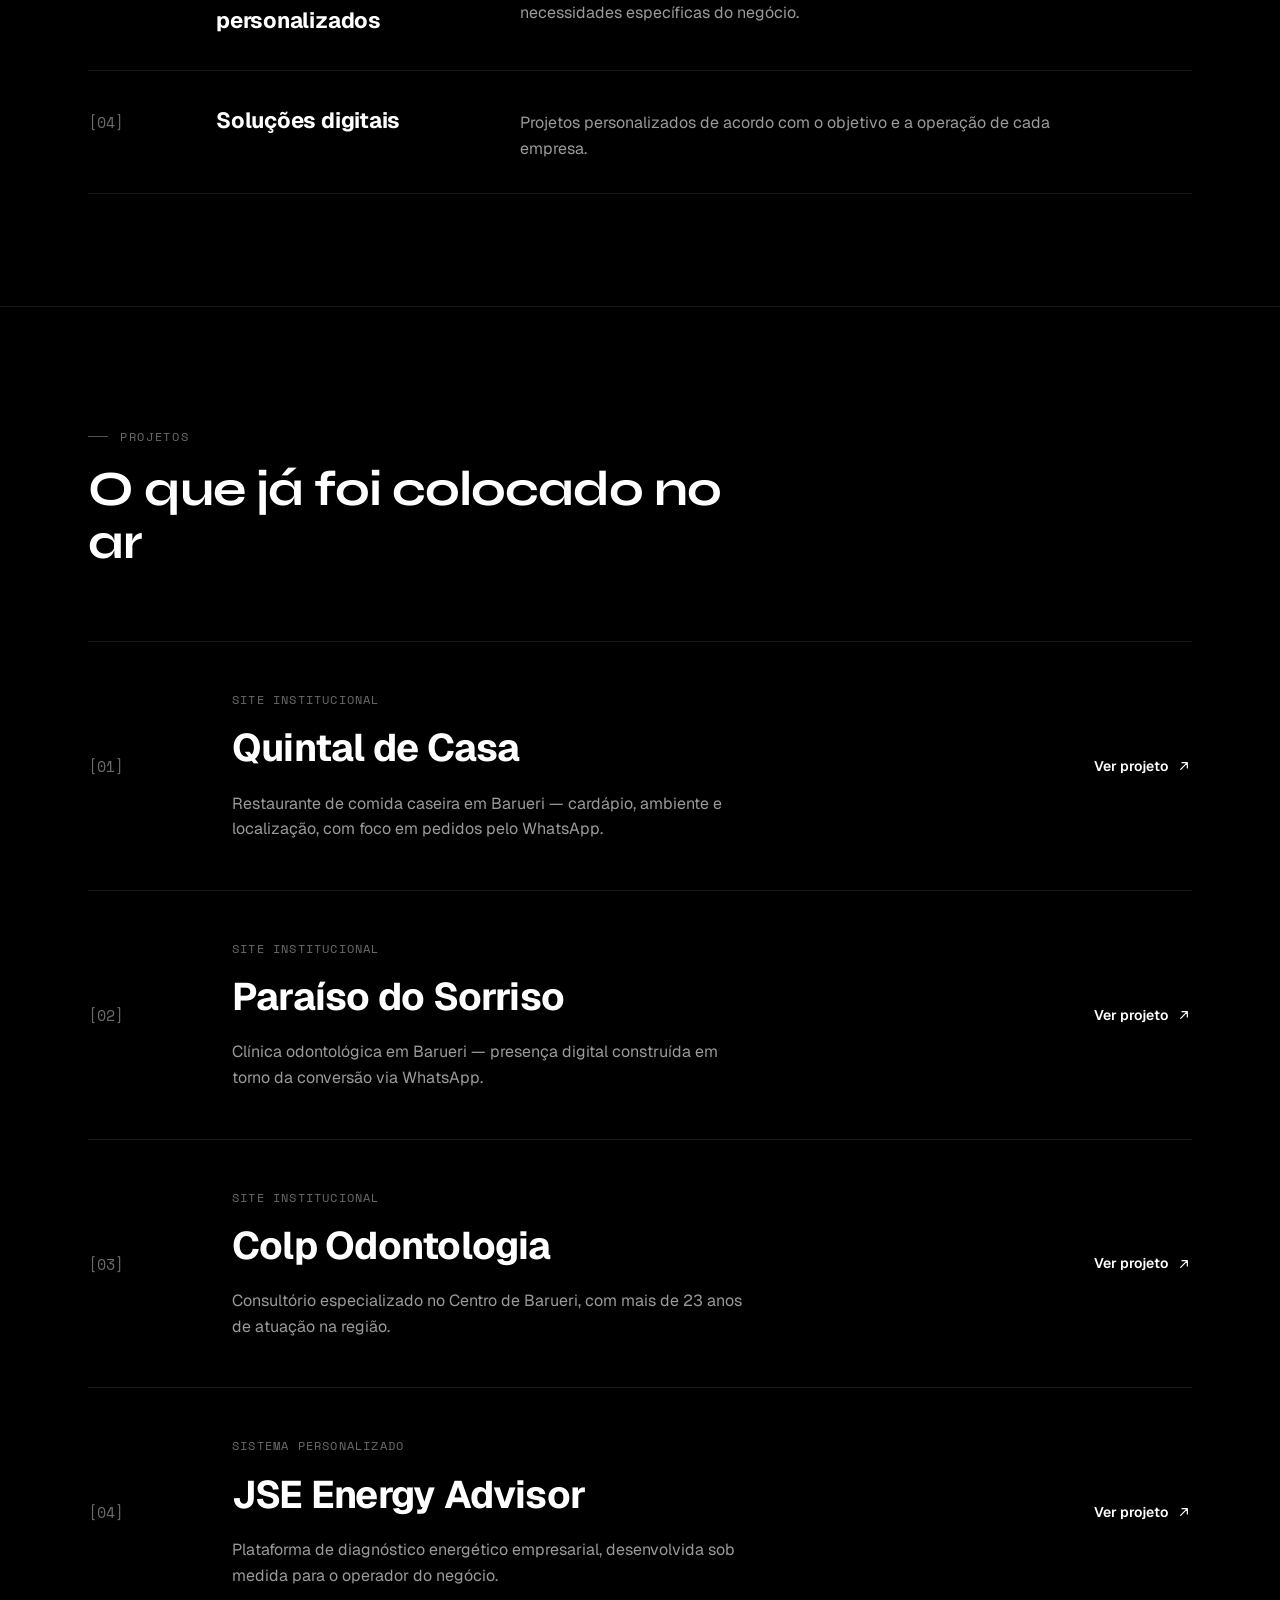
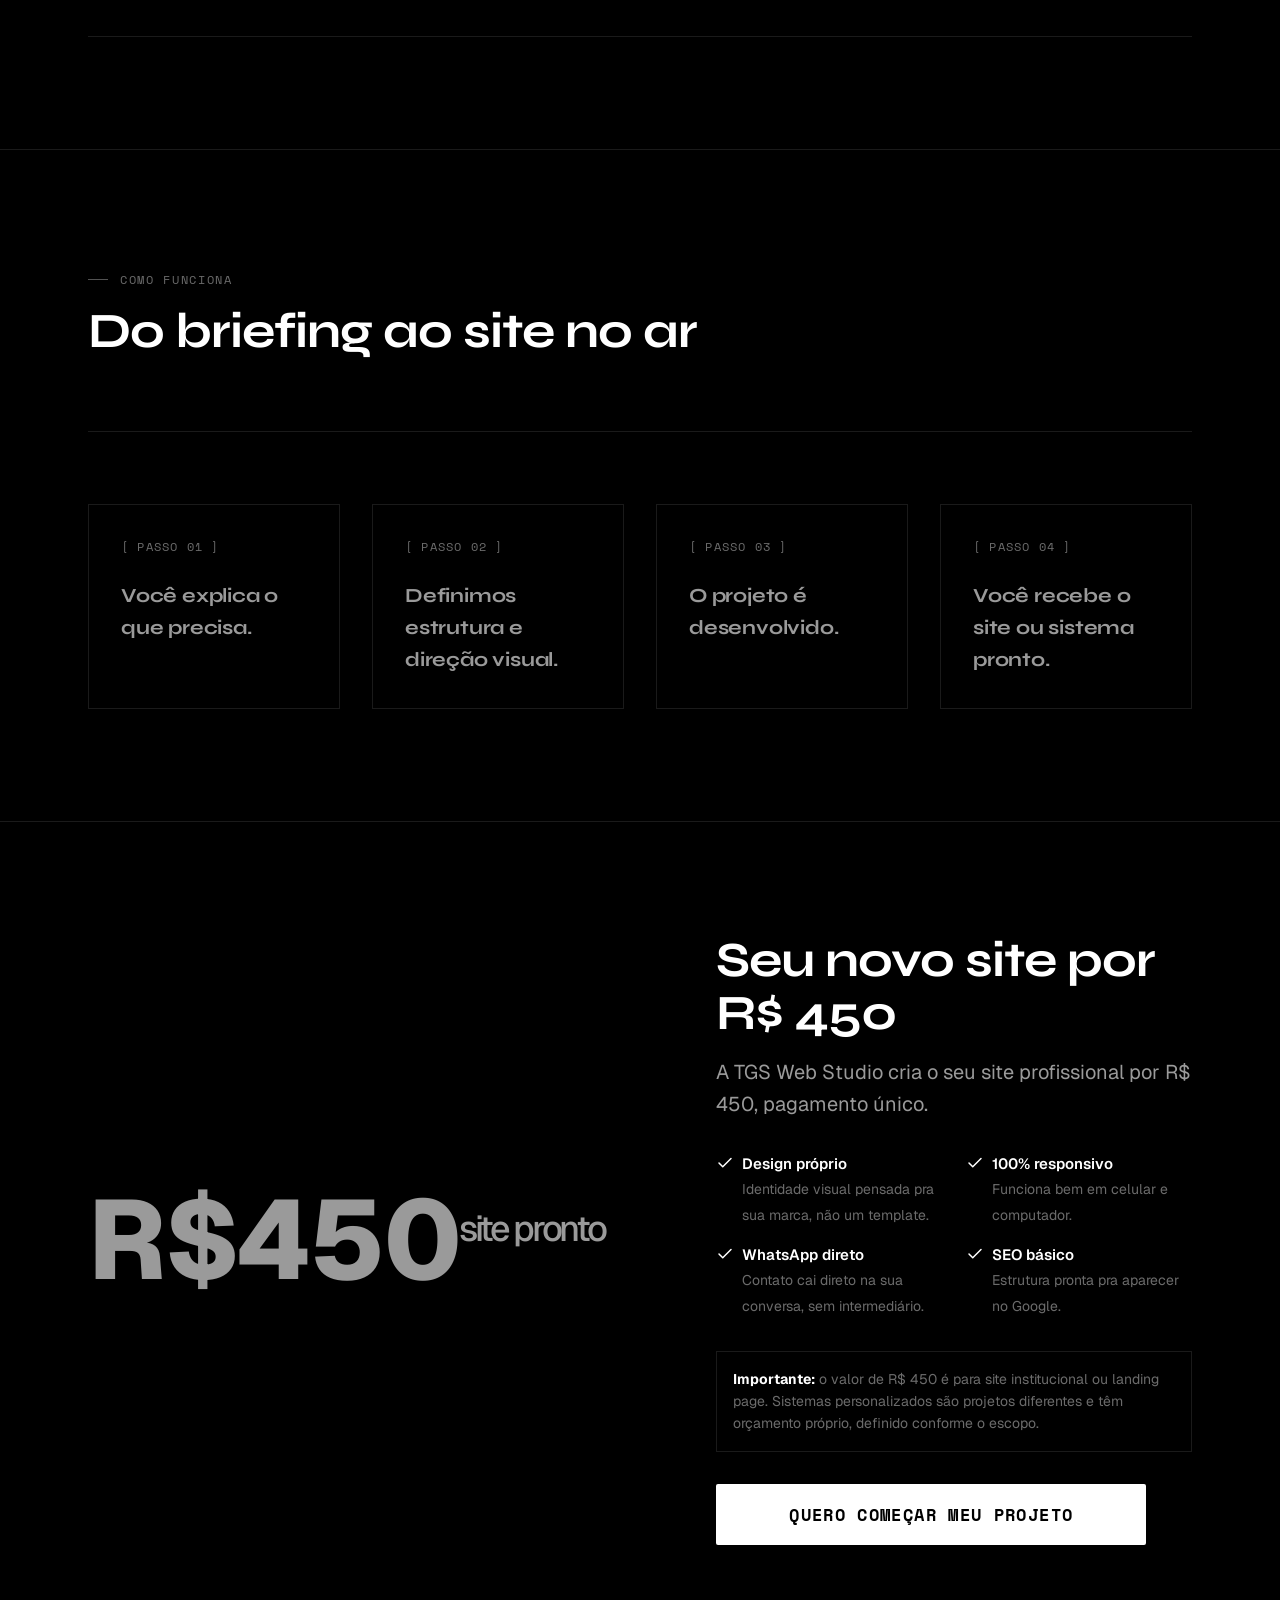
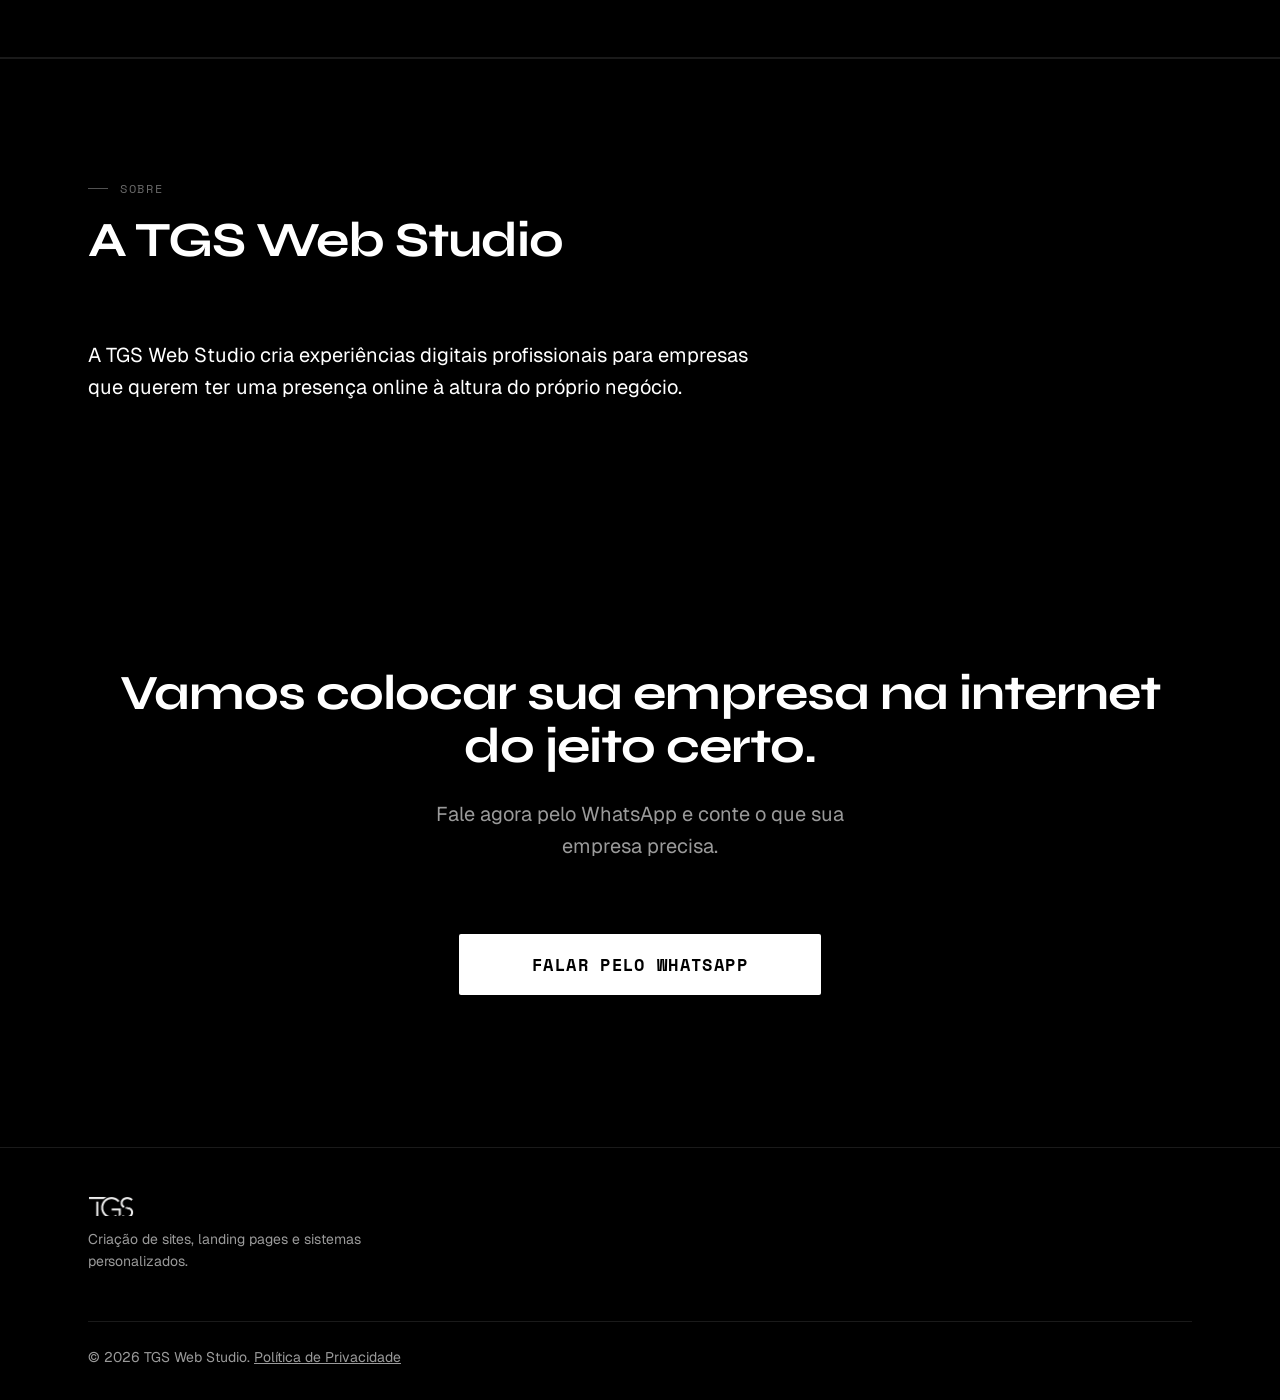
==== commit 3b5e83ba: "Mesclar identidade visual com referência gerada por outra IA Trio tipografico Syne (titulos) + Geist" ====
--- a/index.html
+++ b/index.html
@@ -17,17 +17,17 @@
 
   <link rel="preconnect" href="https://fonts.googleapis.com" />
   <link rel="preconnect" href="https://fonts.gstatic.com" crossorigin />
-  <link href="https://fonts.googleapis.com/css2?family=Manrope:wght@300;400;500;600;700;800&display=swap" rel="stylesheet" />
+  <link href="https://fonts.googleapis.com/css2?family=Syne:wght@600;700;800&family=Geist:wght@300;400;500;600;700&family=Space+Mono:wght@400;700&display=swap" rel="stylesheet" />
 
   <style>
     html, body { background: #000000 !important; color: #ffffff; }
   </style>
 
-  <link rel="stylesheet" href="css/tokens.css?v=1" />
-  <link rel="stylesheet" href="css/base.css?v=1" />
+  <link rel="stylesheet" href="css/tokens.css?v=2" />
+  <link rel="stylesheet" href="css/base.css?v=2" />
   <link rel="stylesheet" href="css/layout.css?v=1" />
-  <link rel="stylesheet" href="css/components.css?v=1" />
-  <link rel="stylesheet" href="css/sections.css?v=2" />
+  <link rel="stylesheet" href="css/components.css?v=2" />
+  <link rel="stylesheet" href="css/sections.css?v=3" />
 
   <script>
     document.documentElement.classList.add("js");
@@ -116,6 +116,11 @@
     <!-- ===== HERO ===== -->
     <section class="hero" aria-labelledby="hero-titulo">
       <div class="container hero__inner">
+        <div class="hero__meta">
+          <span class="hero__status"><span class="hero__status-dot"></span> Estúdio digital independente</span>
+          <span class="hero__clock">São Paulo <span id="hero-clock">--:--</span></span>
+        </div>
+
         <p class="eyebrow">Criação de sites &amp; sistemas</p>
         <h1 class="hero__headline" id="hero-titulo">
           <span class="line">Sua empresa é séria.</span>
@@ -127,6 +132,25 @@
           <a class="btn btn--primary btn--lg" id="cta-hero" href="#" target="_blank" rel="noopener">Quero meu site</a>
           <a class="btn btn--ghost btn--lg" href="#projetos">Ver projetos</a>
         </div>
+
+        <div class="feature-rail reveal-stagger">
+          <div class="feature-rail__item">
+            <span class="feature-rail__tag">01 / infra</span>
+            <p class="feature-rail__label">Código limpo &amp; leve</p>
+          </div>
+          <div class="feature-rail__item">
+            <span class="feature-rail__tag">02 / index</span>
+            <p class="feature-rail__label">SEO nativo</p>
+          </div>
+          <div class="feature-rail__item">
+            <span class="feature-rail__tag">03 / form</span>
+            <p class="feature-rail__label">Design sob medida</p>
+          </div>
+          <div class="feature-rail__item">
+            <span class="feature-rail__tag">04 / oferta</span>
+            <p class="feature-rail__label">Sem mensalidade</p>
+          </div>
+        </div>
       </div>
     </section>
 
@@ -140,22 +164,22 @@
 
         <div class="services-list reveal">
           <div class="service-row">
-            <span class="service-row__index">01</span>
+            <span class="service-row__index">[01]</span>
             <span class="service-row__title">Sites profissionais</span>
             <p class="service-row__desc">Criação de sites modernos, responsivos e pensados para apresentar sua empresa de forma profissional.</p>
           </div>
           <div class="service-row">
-            <span class="service-row__index">02</span>
+            <span class="service-row__index">[02]</span>
             <span class="service-row__title">Landing Pages</span>
             <p class="service-row__desc">Páginas focadas em conversão, campanhas, anúncios e geração de leads.</p>
           </div>
           <div class="service-row">
-            <span class="service-row__index">03</span>
+            <span class="service-row__index">[03]</span>
             <span class="service-row__title">Sistemas personalizados</span>
             <p class="service-row__desc">Desenvolvimento de sistemas e ferramentas sob medida para necessidades específicas do negócio.</p>
           </div>
           <div class="service-row">
-            <span class="service-row__index">04</span>
+            <span class="service-row__index">[04]</span>
             <span class="service-row__title">Soluções digitais</span>
             <p class="service-row__desc">Projetos personalizados de acordo com o objetivo e a operação de cada empresa.</p>
           </div>
@@ -185,19 +209,19 @@
 
         <div class="process-grid reveal-stagger">
           <div class="process-step">
-            <p class="process-step__index">01</p>
+            <p class="process-step__index">[ PASSO 01 ]</p>
             <p class="process-step__title">Você explica o que precisa.</p>
           </div>
           <div class="process-step">
-            <p class="process-step__index">02</p>
+            <p class="process-step__index">[ PASSO 02 ]</p>
             <p class="process-step__title">Definimos estrutura e direção visual.</p>
           </div>
           <div class="process-step">
-            <p class="process-step__index">03</p>
+            <p class="process-step__index">[ PASSO 03 ]</p>
             <p class="process-step__title">O projeto é desenvolvido.</p>
           </div>
           <div class="process-step">
-            <p class="process-step__index">04</p>
+            <p class="process-step__index">[ PASSO 04 ]</p>
             <p class="process-step__title">Você recebe o site ou sistema pronto.</p>
           </div>
         </div>
@@ -211,7 +235,29 @@
           <p class="pricing__value">R$450<span>site pronto</span></p>
           <div class="pricing__text">
             <h2 id="oferta-titulo">Seu novo site por R$ 450</h2>
-            <p class="lead" style="margin-top: var(--space-4);">A TGS Web Studio cria o seu site profissional por R$ 450. Sistemas personalizados são projetos diferentes de um site padrão e têm orçamento próprio, definido conforme o escopo.</p>
+            <p class="lead" style="margin-top: var(--space-4);">A TGS Web Studio cria o seu site profissional por R$ 450, pagamento único.</p>
+
+            <div class="pricing__features">
+              <div class="pricing__feature">
+                <svg viewBox="0 0 24 24" fill="none" stroke="currentColor" stroke-width="2" aria-hidden="true"><path d="M20 6L9 17l-5-5" stroke-linecap="round" stroke-linejoin="round"/></svg>
+                <div><strong>Design próprio</strong><span>Identidade visual pensada pra sua marca, não um template.</span></div>
+              </div>
+              <div class="pricing__feature">
+                <svg viewBox="0 0 24 24" fill="none" stroke="currentColor" stroke-width="2" aria-hidden="true"><path d="M20 6L9 17l-5-5" stroke-linecap="round" stroke-linejoin="round"/></svg>
+                <div><strong>100% responsivo</strong><span>Funciona bem em celular e computador.</span></div>
+              </div>
+              <div class="pricing__feature">
+                <svg viewBox="0 0 24 24" fill="none" stroke="currentColor" stroke-width="2" aria-hidden="true"><path d="M20 6L9 17l-5-5" stroke-linecap="round" stroke-linejoin="round"/></svg>
+                <div><strong>WhatsApp direto</strong><span>Contato cai direto na sua conversa, sem intermediário.</span></div>
+              </div>
+              <div class="pricing__feature">
+                <svg viewBox="0 0 24 24" fill="none" stroke="currentColor" stroke-width="2" aria-hidden="true"><path d="M20 6L9 17l-5-5" stroke-linecap="round" stroke-linejoin="round"/></svg>
+                <div><strong>SEO básico</strong><span>Estrutura pronta pra aparecer no Google.</span></div>
+              </div>
+            </div>
+
+            <p class="pricing__note"><strong>Importante:</strong> o valor de R$ 450 é para site institucional ou landing page. Sistemas personalizados são projetos diferentes e têm orçamento próprio, definido conforme o escopo.</p>
+
             <div class="pricing__actions">
               <a class="btn btn--primary btn--lg" id="cta-pricing" href="#" target="_blank" rel="noopener">Quero começar meu projeto</a>
             </div>
@@ -269,7 +315,7 @@
     }, 1800);
   </script>
 
-  <script src="js/data.js?v=1"></script>
-  <script src="js/main.js?v=1"></script>
+  <script src="js/data.js?v=2"></script>
+  <script src="js/main.js?v=2"></script>
 </body>
 </html>
--- a/css/tokens.css
+++ b/css/tokens.css
@@ -1,7 +1,8 @@
 /**
  * Design tokens — TGS Web Studio
- * Preto real dominante, branco puro de contraste, uma única família
- * tipográfica (Manrope) para manter a identidade disciplinada e técnica.
+ * Preto real dominante, branco puro de contraste. Trio tipográfico
+ * disciplinado: Syne (títulos, editorial e anguloso), Geist (corpo,
+ * neutro e legível), Space Mono (labels/índices, o toque técnico).
  */
 
 :root {
@@ -14,7 +15,9 @@
   --border-soft: rgba(255, 255, 255, 0.1);
   --border-strong: rgba(255, 255, 255, 0.32);
 
-  --font-body: "Manrope", "Helvetica Neue", Arial, sans-serif;
+  --font-display: "Syne", "Helvetica Neue", Arial, sans-serif;
+  --font-body: "Geist", "Helvetica Neue", Arial, sans-serif;
+  --font-mono: "Space Mono", "Courier New", monospace;
 
   --fs-body: 1rem;
   --fs-small: 0.875rem;
--- a/css/base.css
+++ b/css/base.css
@@ -49,7 +49,7 @@
 }
 
 h1, h2, h3, h4 {
-  font-family: var(--font-body);
+  font-family: var(--font-display);
   color: var(--text);
   line-height: var(--lh-heading);
   font-weight: 700;
@@ -121,11 +121,12 @@
   display: inline-flex;
   align-items: center;
   gap: var(--space-3);
+  font-family: var(--font-mono);
   font-size: var(--fs-eyebrow);
-  font-weight: 600;
+  font-weight: 400;
   letter-spacing: 0.14em;
   text-transform: uppercase;
-  color: var(--muted);
+  color: var(--muted-2);
 }
 
 .eyebrow::before {
--- a/css/components.css
+++ b/css/components.css
@@ -55,8 +55,11 @@
 
   .nav-primary a {
     text-decoration: none;
-    font-size: 0.875rem;
-    font-weight: 500;
+    font-family: var(--font-mono);
+    font-size: 0.6875rem;
+    font-weight: 400;
+    letter-spacing: 0.1em;
+    text-transform: uppercase;
     color: var(--muted);
     white-space: nowrap;
     position: relative;
@@ -160,6 +163,7 @@
 
 .mobile-nav a {
   text-decoration: none;
+  font-family: var(--font-display);
   font-size: 2rem;
   font-weight: 700;
   letter-spacing: -0.02em;
@@ -188,8 +192,11 @@
   min-height: 44px;
   padding: var(--space-3) var(--space-6);
   border-radius: var(--radius-sm);
-  font-size: 0.9375rem;
-  font-weight: 600;
+  font-family: var(--font-mono);
+  font-size: 0.75rem;
+  font-weight: 700;
+  letter-spacing: 0.08em;
+  text-transform: uppercase;
   text-decoration: none;
   white-space: nowrap;
   border: 1px solid transparent;
--- a/css/sections.css
+++ b/css/sections.css
@@ -8,7 +8,71 @@
 }
 
 .hero__inner {
-  max-width: 54rem;
+  max-width: 64rem;
+}
+
+.hero__meta {
+  display: flex;
+  flex-wrap: wrap;
+  align-items: center;
+  justify-content: space-between;
+  gap: var(--space-3);
+  margin-bottom: var(--space-7);
+}
+
+.hero__status {
+  display: inline-flex;
+  align-items: center;
+  gap: var(--space-2);
+  padding: var(--space-1) var(--space-3);
+  border: 1px solid var(--border-soft);
+  font-family: var(--font-mono);
+  font-size: 0.6875rem;
+  letter-spacing: 0.14em;
+  text-transform: uppercase;
+  color: var(--text);
+}
+
+.hero__status-dot {
+  position: relative;
+  display: inline-flex;
+  width: 0.5rem;
+  height: 0.5rem;
+}
+
+.hero__status-dot::before,
+.hero__status-dot::after {
+  content: "";
+  position: absolute;
+  inset: 0;
+  border-radius: 50%;
+  background: var(--text);
+}
+
+.hero__status-dot::before {
+  animation: status-ping 2s cubic-bezier(0, 0, 0.2, 1) infinite;
+  opacity: 0.6;
+}
+
+@keyframes status-ping {
+  75%, 100% { transform: scale(2.4); opacity: 0; }
+}
+
+@media (prefers-reduced-motion: reduce) {
+  .hero__status-dot::before { animation: none; display: none; }
+}
+
+.hero__clock {
+  display: none;
+  font-family: var(--font-mono);
+  font-size: 0.6875rem;
+  letter-spacing: 0.1em;
+  text-transform: uppercase;
+  color: var(--muted-2);
+}
+
+@media (min-width: 40rem) {
+  .hero__clock { display: inline-flex; align-items: center; gap: var(--space-3); }
 }
 
 .hero__headline {
@@ -57,6 +121,38 @@
   transform: none;
 }
 
+/* ===== Faixa de recursos ===== */
+.feature-rail {
+  margin-top: var(--space-8);
+  display: grid;
+  grid-template-columns: repeat(2, 1fr);
+  border-top: 1px solid var(--border-soft);
+  padding-top: var(--space-5);
+}
+
+@media (min-width: 40rem) {
+  .feature-rail { grid-template-columns: repeat(4, 1fr); }
+}
+
+.feature-rail__item {
+  padding-block: var(--space-3);
+}
+
+.feature-rail__tag {
+  display: block;
+  font-family: var(--font-mono);
+  font-size: 0.6875rem;
+  letter-spacing: 0.08em;
+  color: var(--muted-2);
+  margin-bottom: var(--space-2);
+}
+
+.feature-rail__label {
+  font-size: 0.875rem;
+  font-weight: 600;
+  letter-spacing: -0.01em;
+}
+
 /* ===== Serviços — linhas editoriais, sem cards ===== */
 .services-list {
   border-top: 1px solid var(--border-soft);
@@ -79,10 +175,10 @@
 }
 
 .service-row__index {
-  font-size: 1.125rem;
-  font-weight: 300;
-  color: var(--muted-2);
-  font-variant-numeric: tabular-nums;
+  font-family: var(--font-mono);
+  font-size: 0.9375rem;
+  font-weight: 400;
+  color: var(--muted-2);
 }
 
 .service-row__title {
@@ -129,10 +225,10 @@
 }
 
 .portfolio-row__index {
-  font-size: 1.125rem;
-  font-weight: 300;
-  color: var(--muted-2);
-  font-variant-numeric: tabular-nums;
+  font-family: var(--font-mono);
+  font-size: 0.9375rem;
+  font-weight: 400;
+  color: var(--muted-2);
 }
 
 .portfolio-row__body {
@@ -141,9 +237,10 @@
 
 .portfolio-row__category {
   display: block;
+  font-family: var(--font-mono);
   font-size: var(--fs-eyebrow);
-  font-weight: 600;
-  letter-spacing: 0.12em;
+  font-weight: 400;
+  letter-spacing: 0.1em;
   text-transform: uppercase;
   color: var(--muted-2);
   margin-bottom: var(--space-2);
@@ -207,17 +304,24 @@
   }
 }
 
+.process-step {
+  padding: var(--space-6);
+  border: 1px solid var(--border-soft);
+}
+
 .process-step__index {
-  font-size: var(--fs-number);
-  font-weight: 300;
-  color: var(--muted-2);
-  line-height: 1;
+  font-family: var(--font-mono);
+  font-size: var(--fs-eyebrow);
+  letter-spacing: 0.1em;
+  color: var(--muted-2);
 }
 
 .process-step__title {
-  margin-top: var(--space-4);
-  font-size: 1.0625rem;
-  font-weight: 600;
+  margin-top: var(--space-5);
+  font-family: var(--font-display);
+  font-size: 1.25rem;
+  font-weight: 700;
+  letter-spacing: -0.01em;
 }
 
 /* ===== Oferta ===== */
@@ -258,11 +362,48 @@
   max-width: 30rem;
 }
 
+.pricing__features {
+  margin-top: var(--space-6);
+  display: grid;
+  grid-template-columns: repeat(2, 1fr);
+  gap: var(--space-4) var(--space-5);
+}
+
+.pricing__feature {
+  display: flex;
+  align-items: flex-start;
+  gap: var(--space-2);
+}
+
+.pricing__feature svg {
+  flex-shrink: 0;
+  width: 1.125rem;
+  height: 1.125rem;
+  margin-top: 2px;
+  color: var(--text);
+}
+
+.pricing__feature strong {
+  display: block;
+  font-size: 0.9375rem;
+  font-weight: 600;
+  color: var(--text);
+}
+
+.pricing__feature span {
+  font-size: var(--fs-small);
+  color: var(--muted-2);
+}
+
 .pricing__note {
-  margin-top: var(--space-5);
+  margin-top: var(--space-6);
+  padding: var(--space-4);
+  border: 1px solid var(--border-soft);
   font-size: var(--fs-small);
   color: var(--muted-2);
 }
+
+.pricing__note strong { color: var(--text); }
 
 .pricing__actions {
   margin-top: var(--space-6);
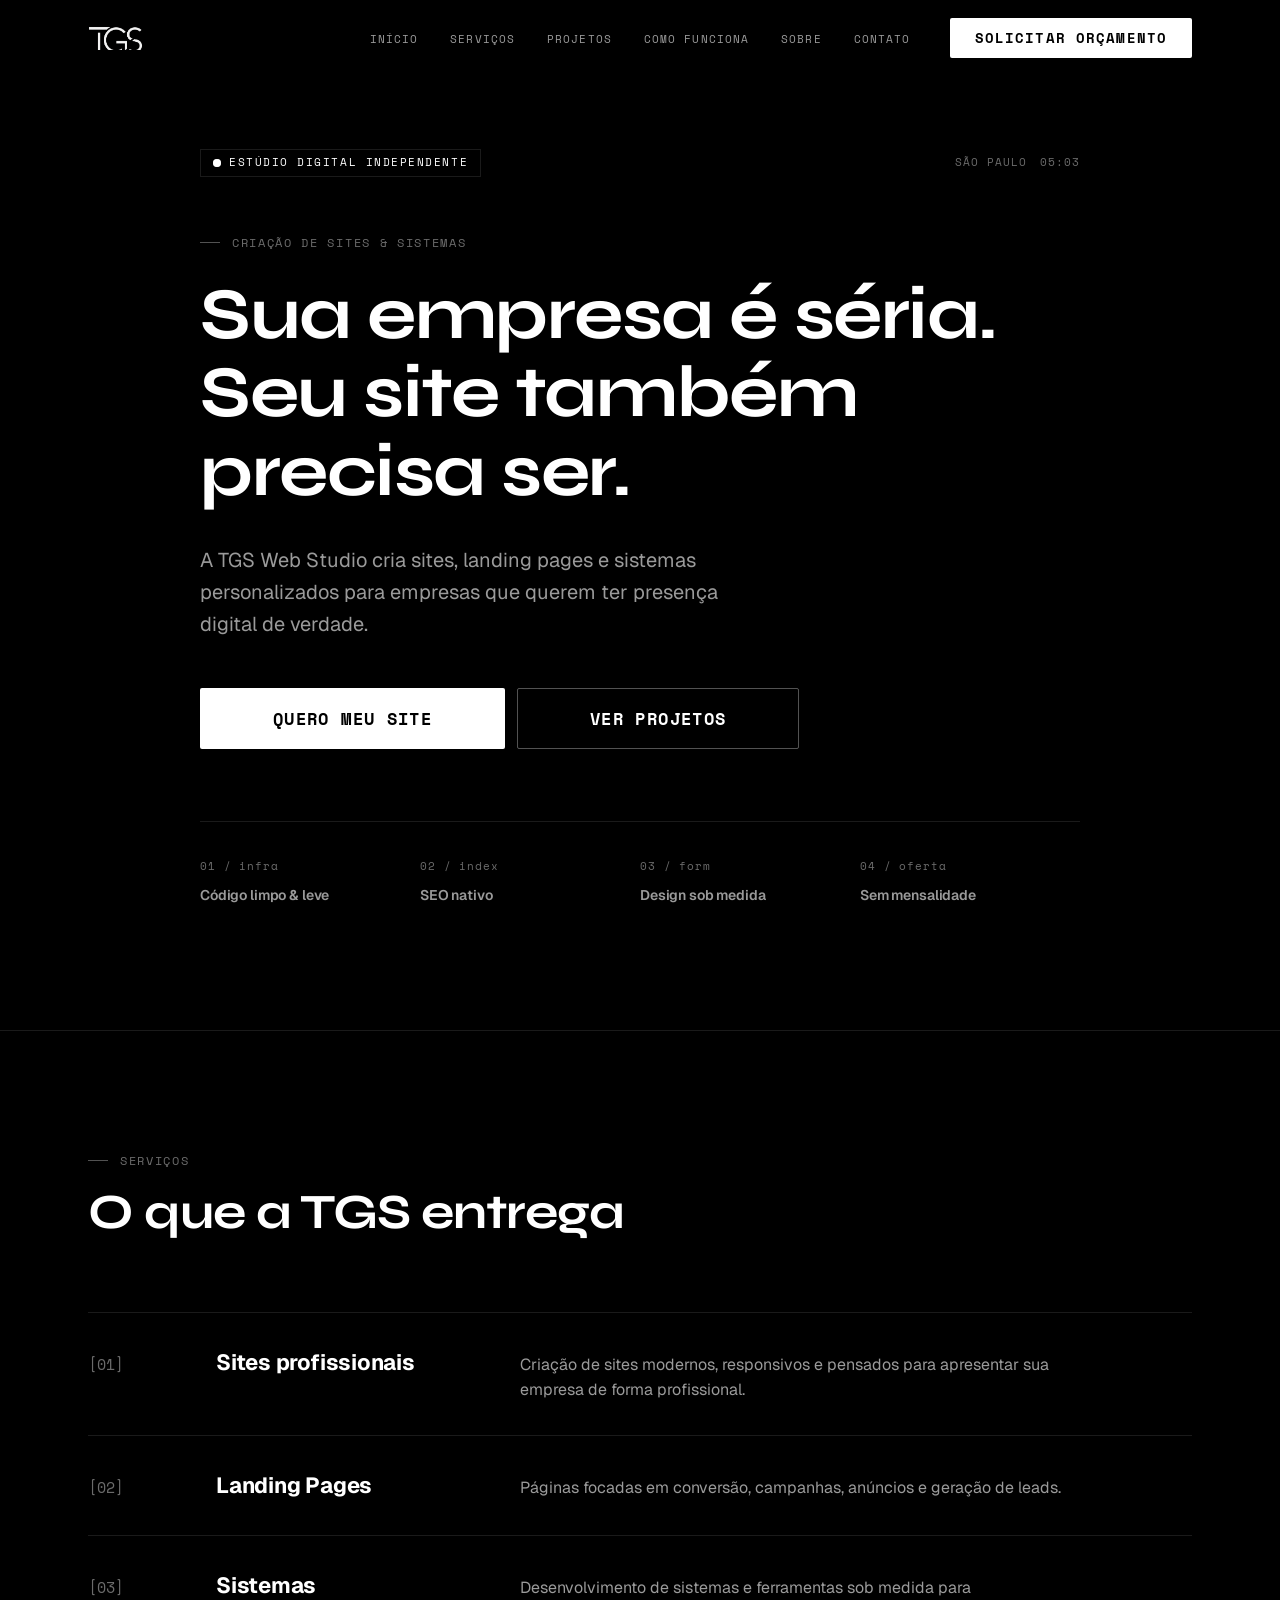
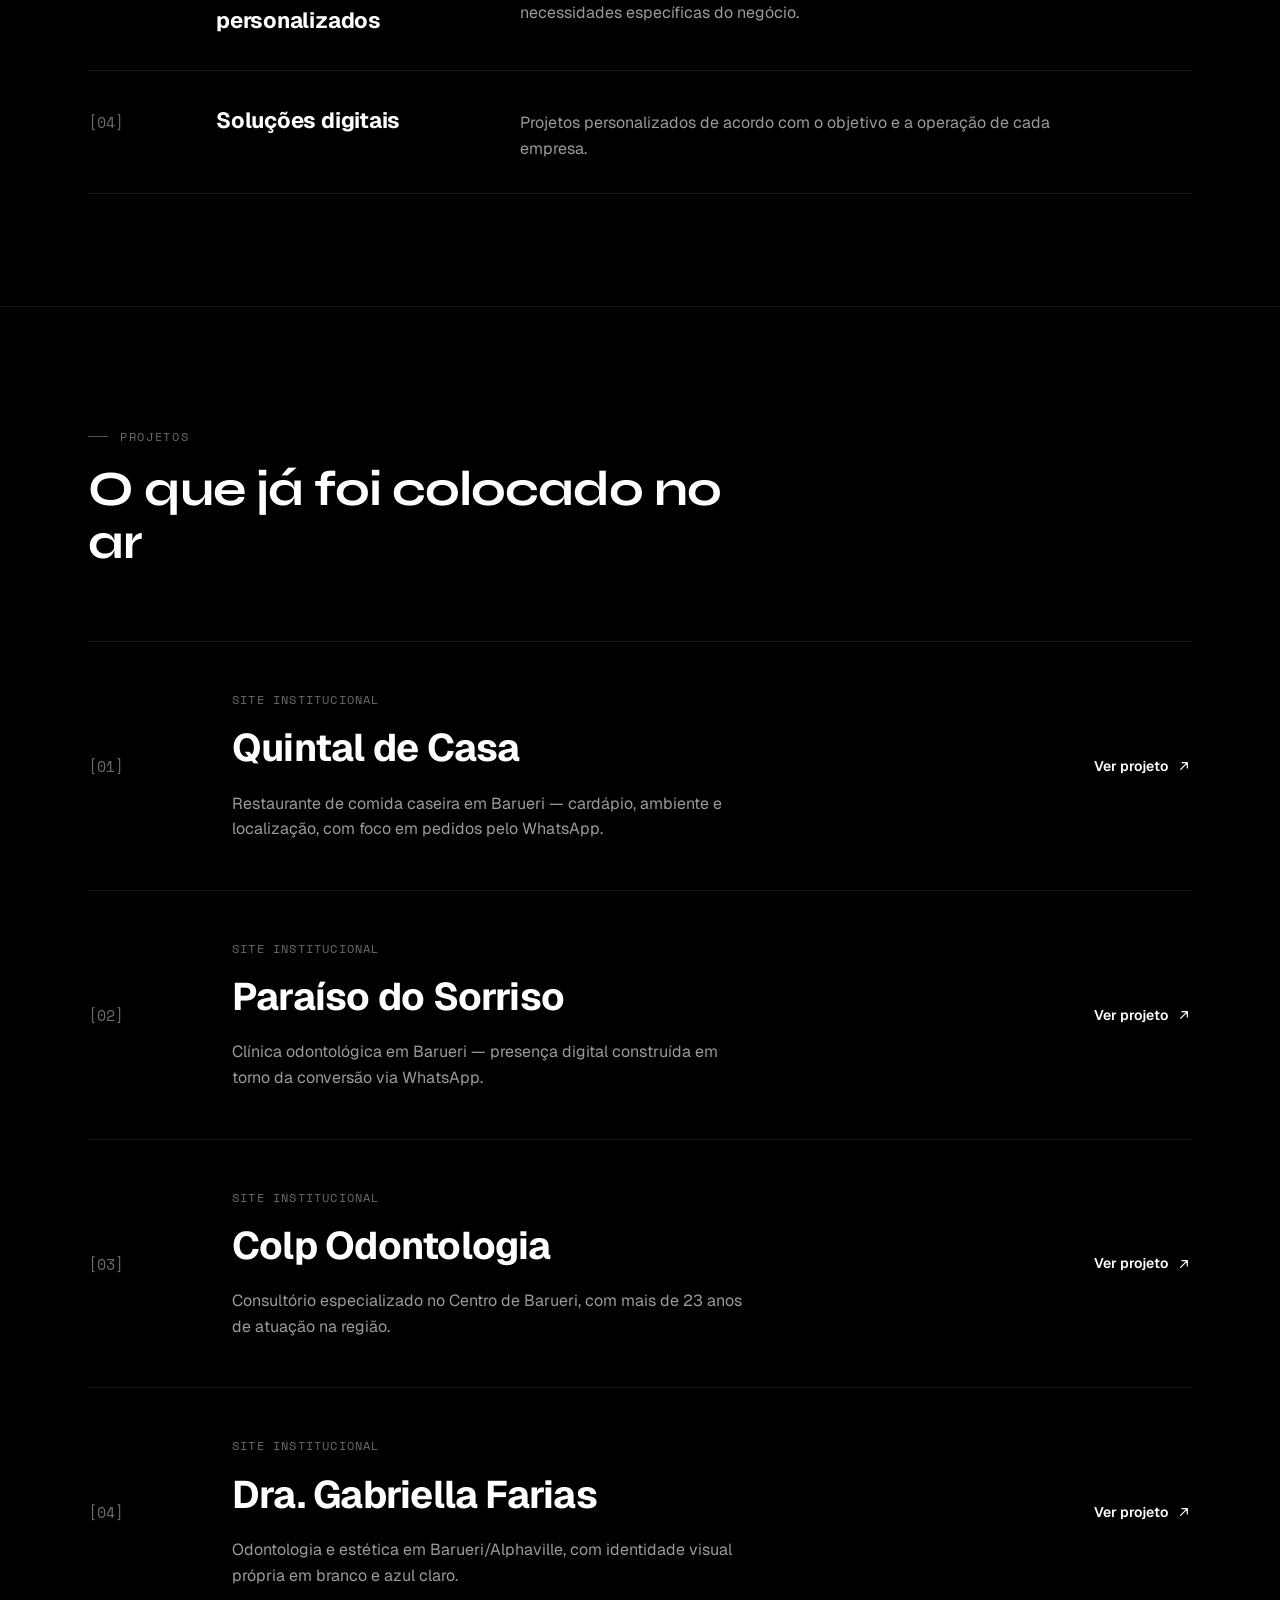
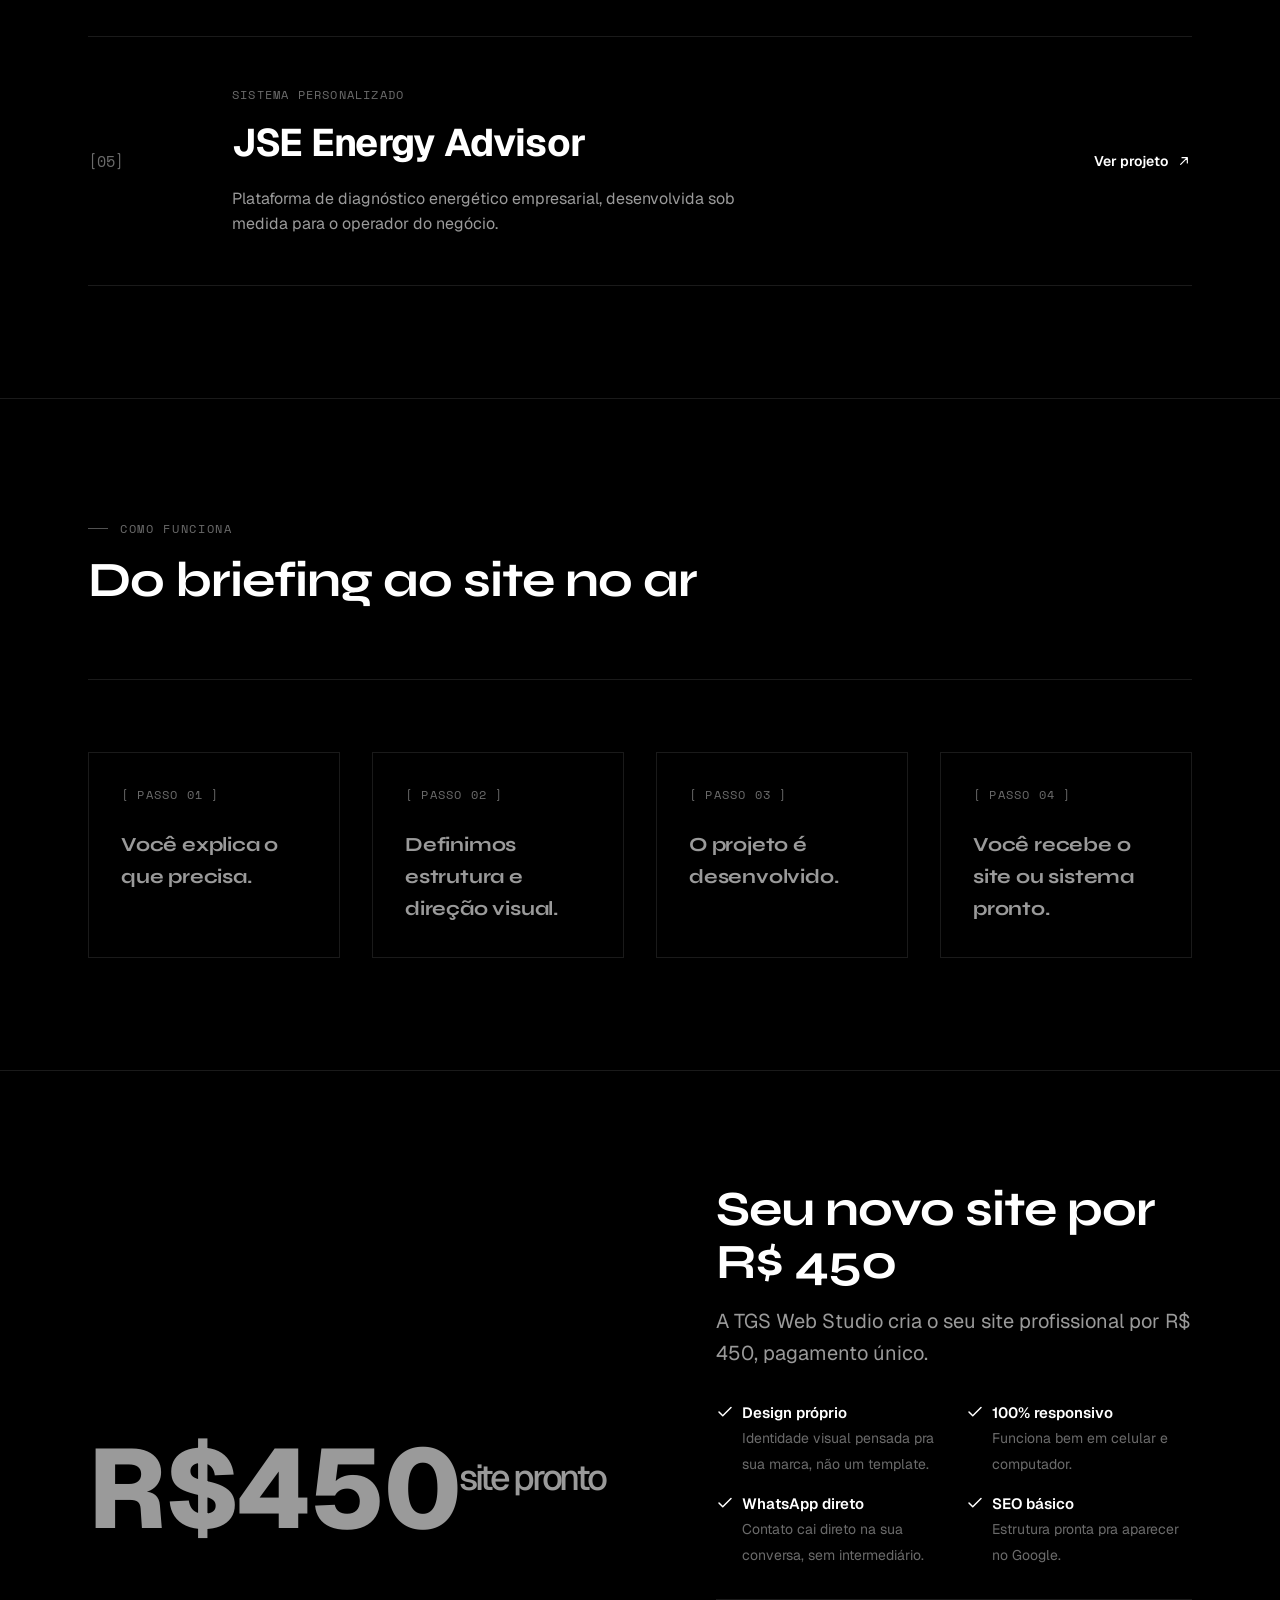
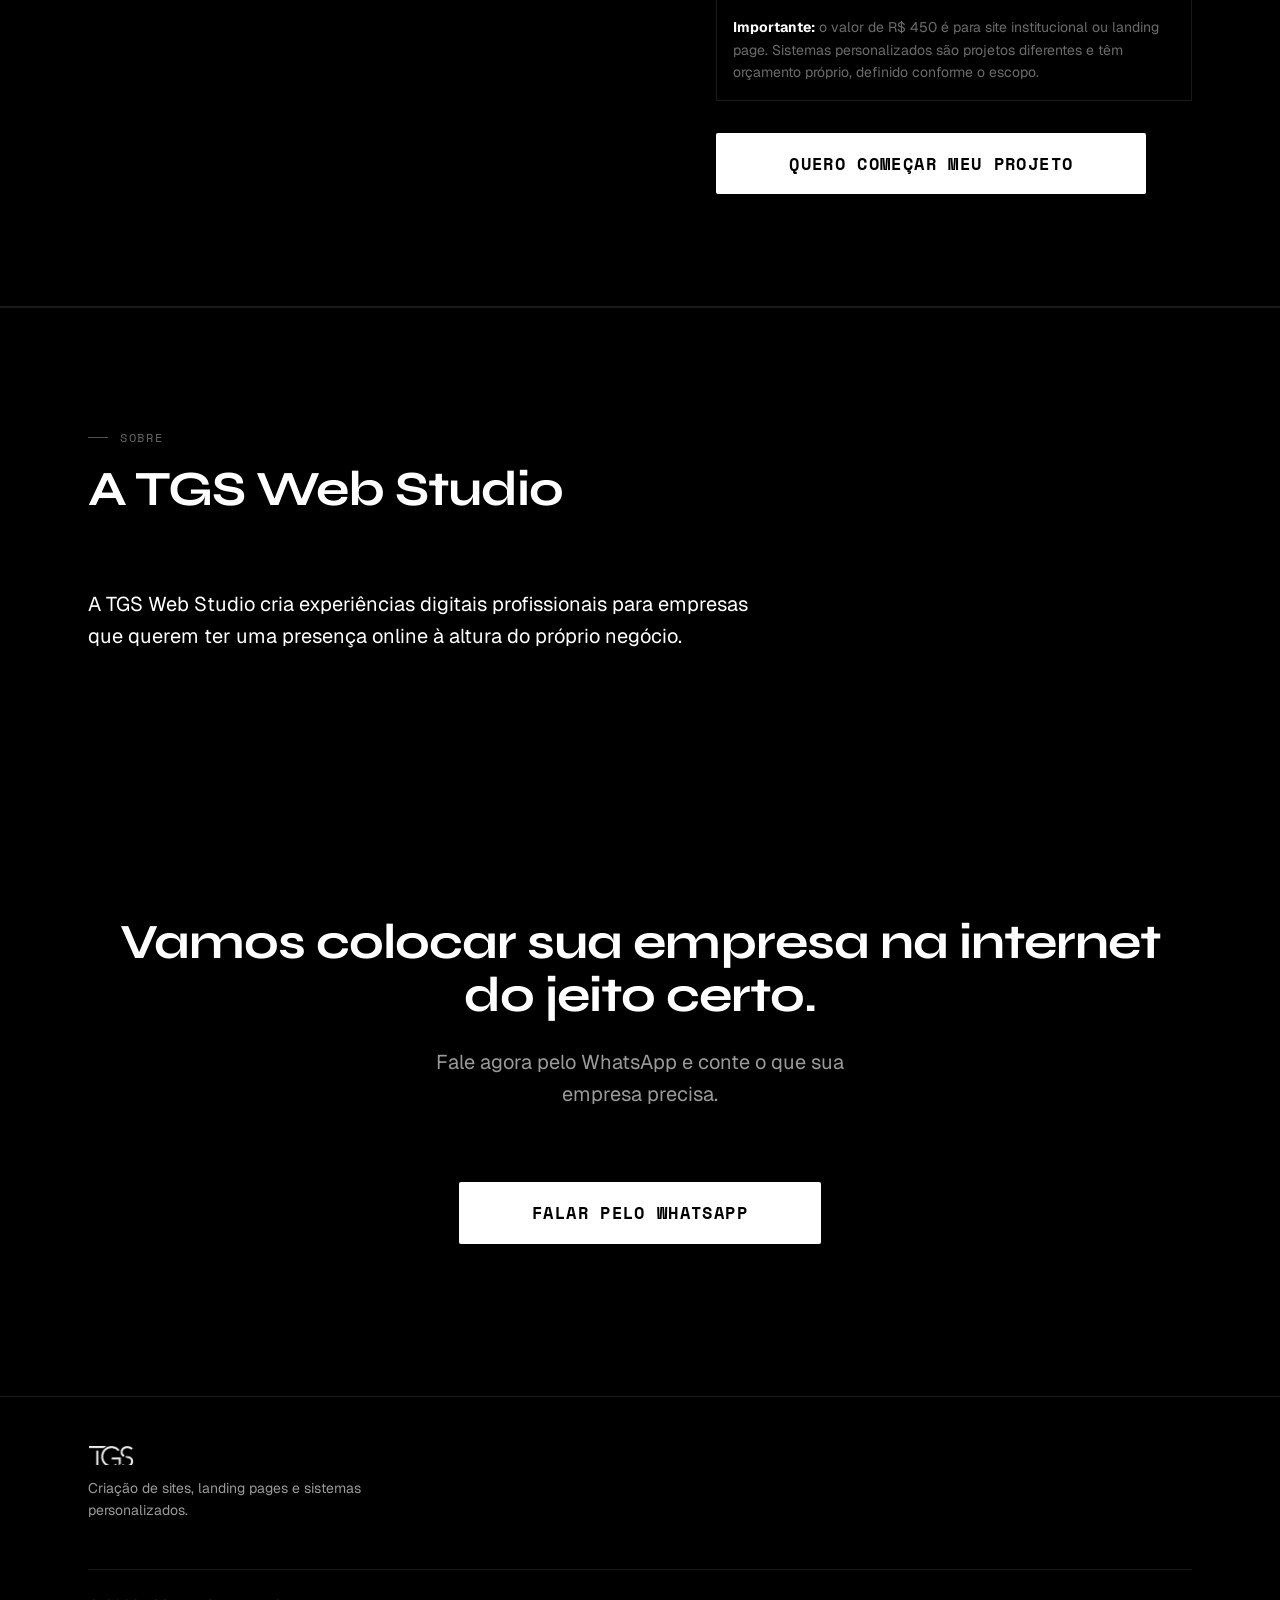
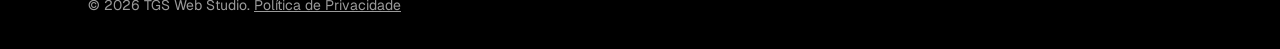
==== commit aa335d3d: "Fix mobile overflow and add Dra. Gabriella Farias to portfolio Corrige bug real de layout: checklist" ====
--- a/index.html
+++ b/index.html
@@ -26,8 +26,8 @@
   <link rel="stylesheet" href="css/tokens.css?v=2" />
   <link rel="stylesheet" href="css/base.css?v=2" />
   <link rel="stylesheet" href="css/layout.css?v=1" />
-  <link rel="stylesheet" href="css/components.css?v=2" />
-  <link rel="stylesheet" href="css/sections.css?v=3" />
+  <link rel="stylesheet" href="css/components.css?v=3" />
+  <link rel="stylesheet" href="css/sections.css?v=4" />
 
   <script>
     document.documentElement.classList.add("js");
@@ -315,7 +315,7 @@
     }, 1800);
   </script>
 
-  <script src="js/data.js?v=2"></script>
+  <script src="js/data.js?v=3"></script>
   <script src="js/main.js?v=2"></script>
 </body>
 </html>
--- a/css/components.css
+++ b/css/components.css
@@ -198,7 +198,7 @@
   letter-spacing: 0.08em;
   text-transform: uppercase;
   text-decoration: none;
-  white-space: nowrap;
+  text-align: center;
   border: 1px solid transparent;
   cursor: pointer;
   transition: background-color var(--duration-base) var(--ease-premium),
--- a/css/sections.css
+++ b/css/sections.css
@@ -344,11 +344,16 @@
 }
 
 .pricing__value {
-  font-size: clamp(4rem, 9vw, 7rem);
+  font-size: clamp(3rem, 9vw, 7rem);
   font-weight: 800;
   letter-spacing: -0.03em;
   line-height: 0.95;
-  white-space: nowrap;
+}
+
+@media (min-width: 56rem) {
+  .pricing__value {
+    white-space: nowrap;
+  }
 }
 
 .pricing__value span {
@@ -365,8 +370,14 @@
 .pricing__features {
   margin-top: var(--space-6);
   display: grid;
-  grid-template-columns: repeat(2, 1fr);
+  grid-template-columns: 1fr;
   gap: var(--space-4) var(--space-5);
+}
+
+@media (min-width: 30rem) {
+  .pricing__features {
+    grid-template-columns: repeat(2, 1fr);
+  }
 }
 
 .pricing__feature {
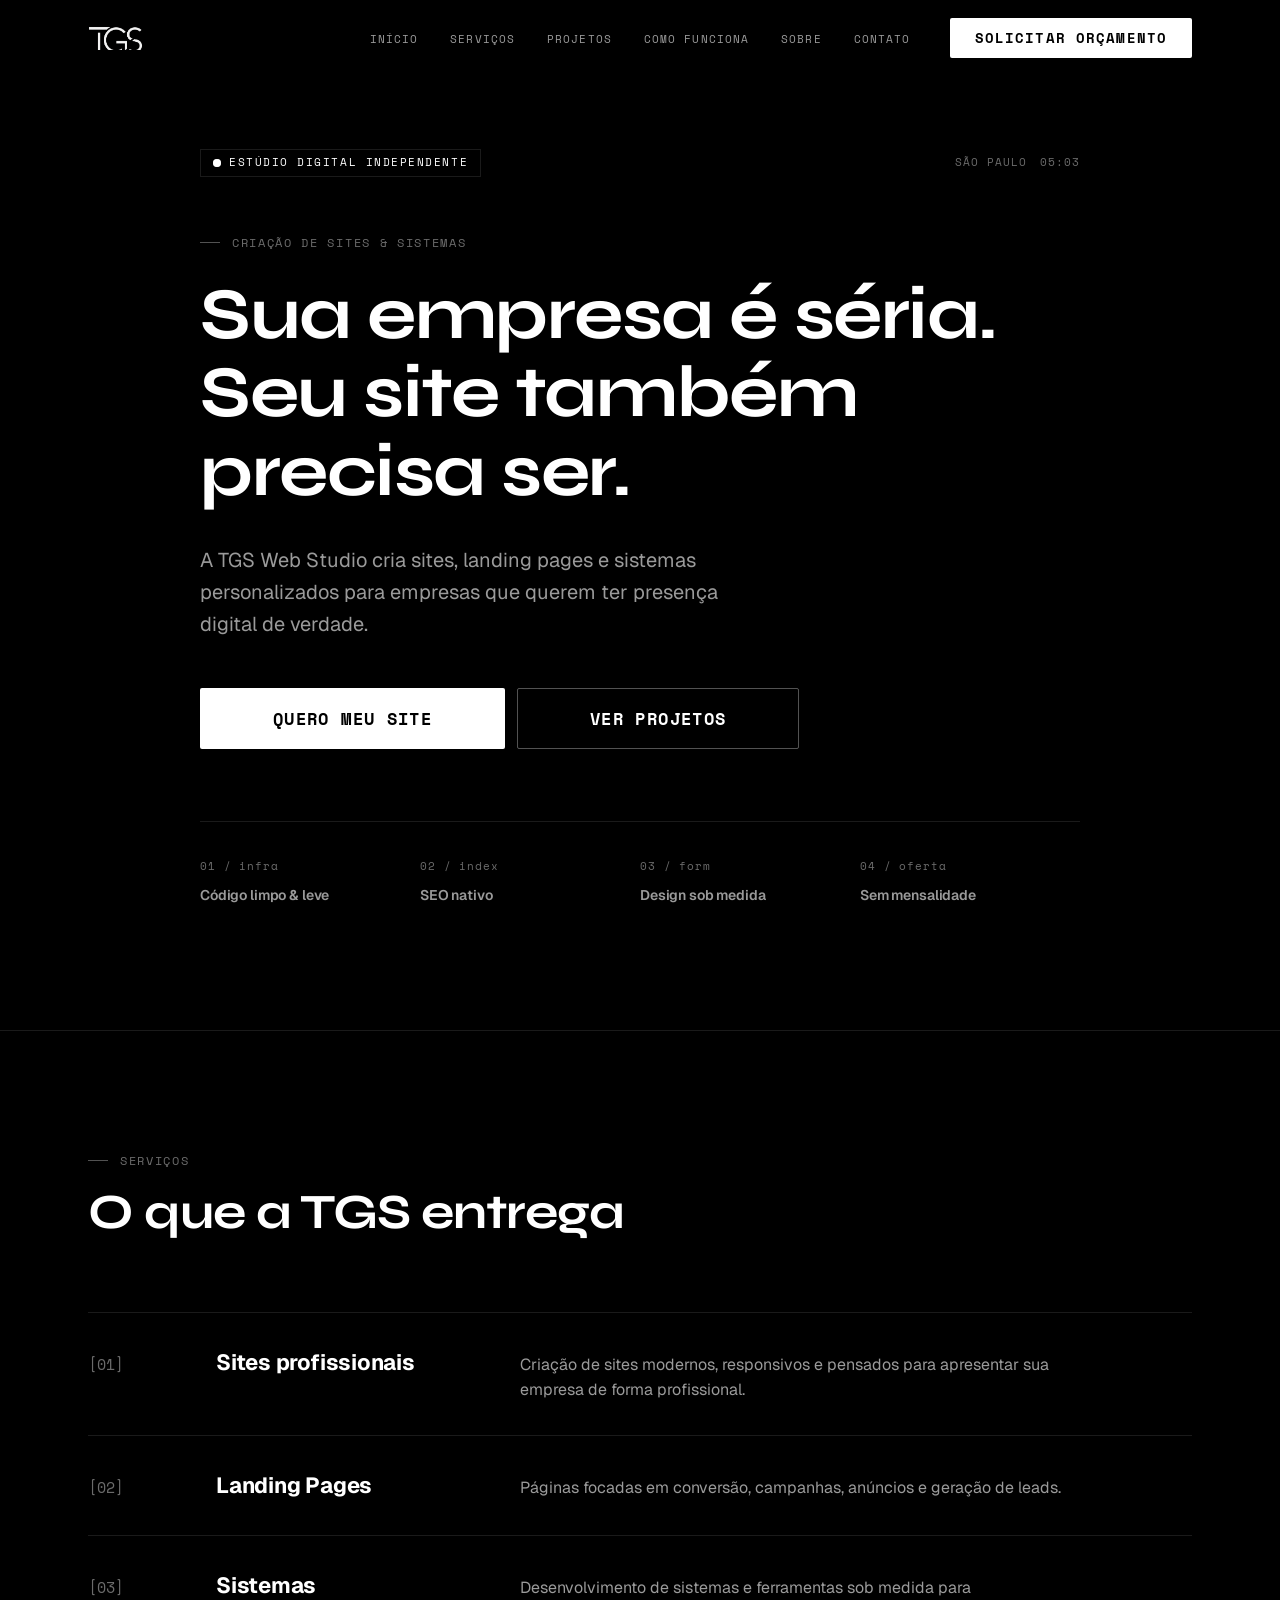
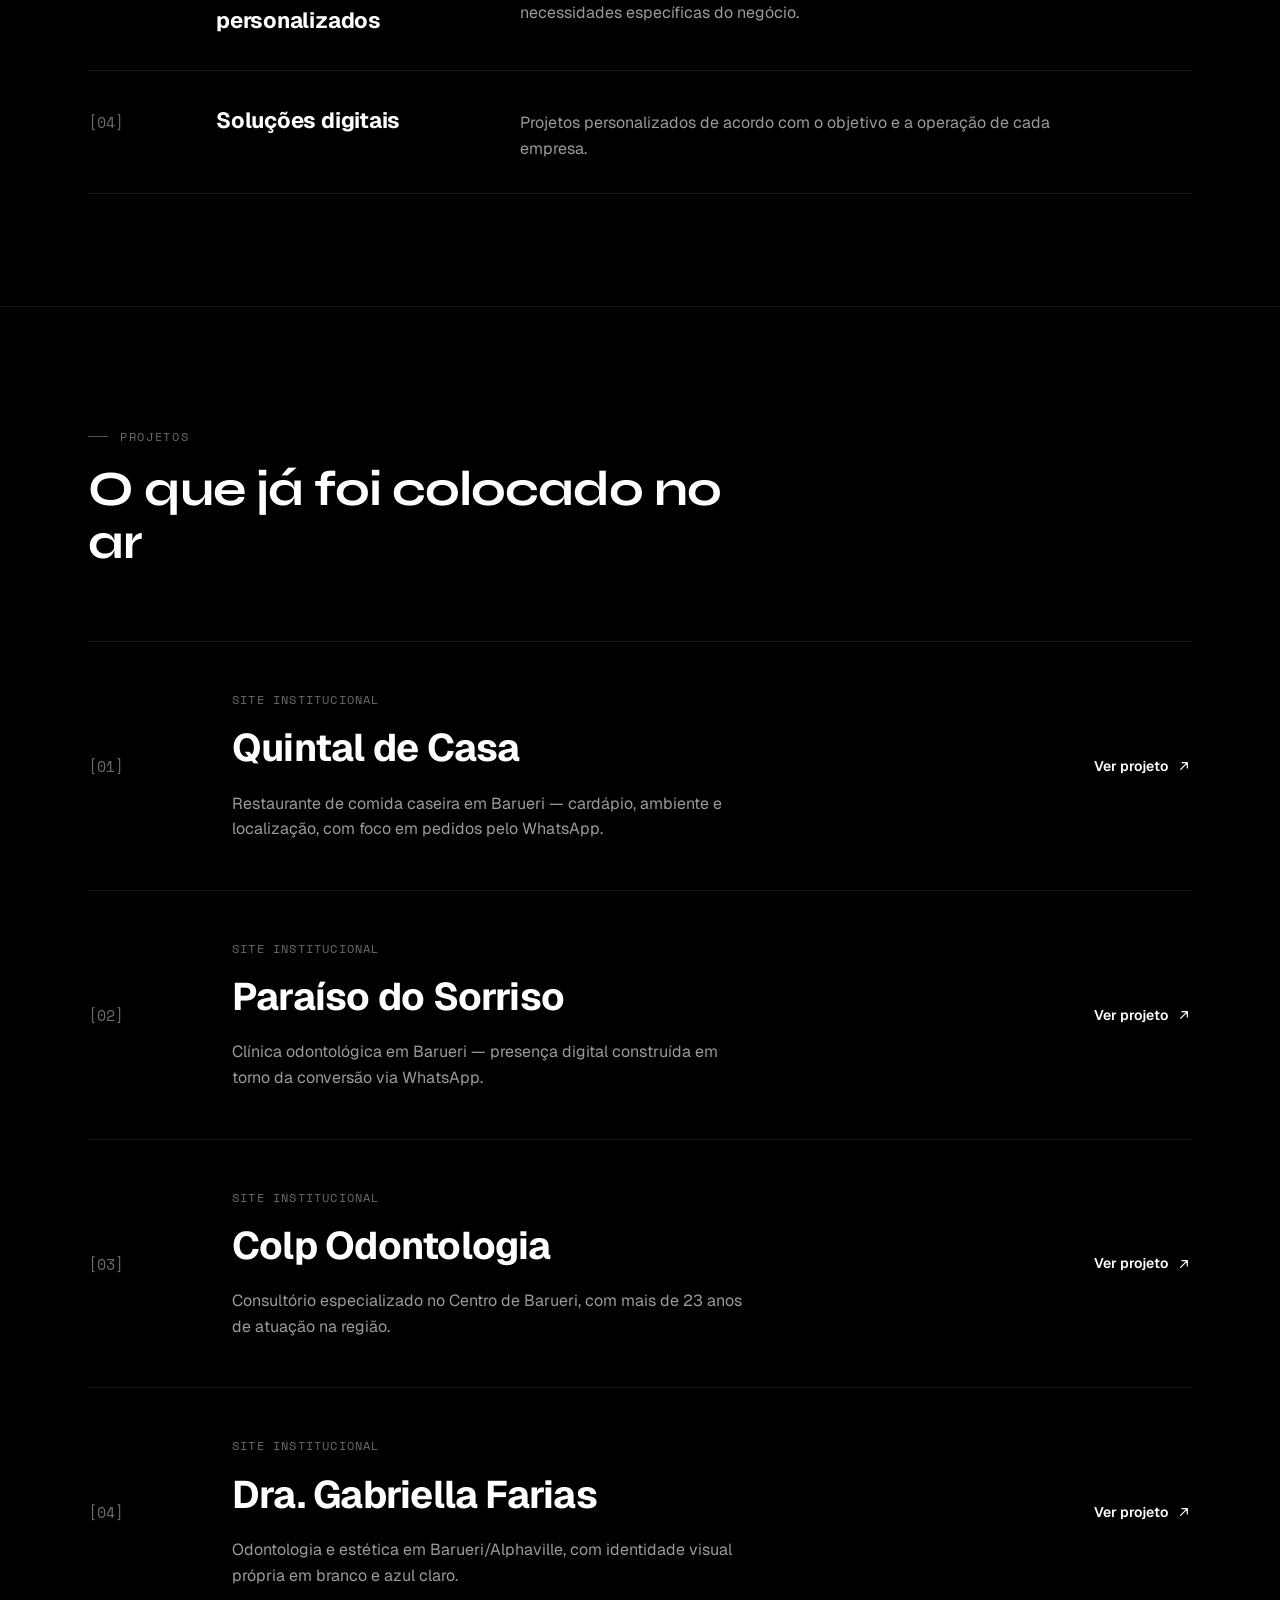
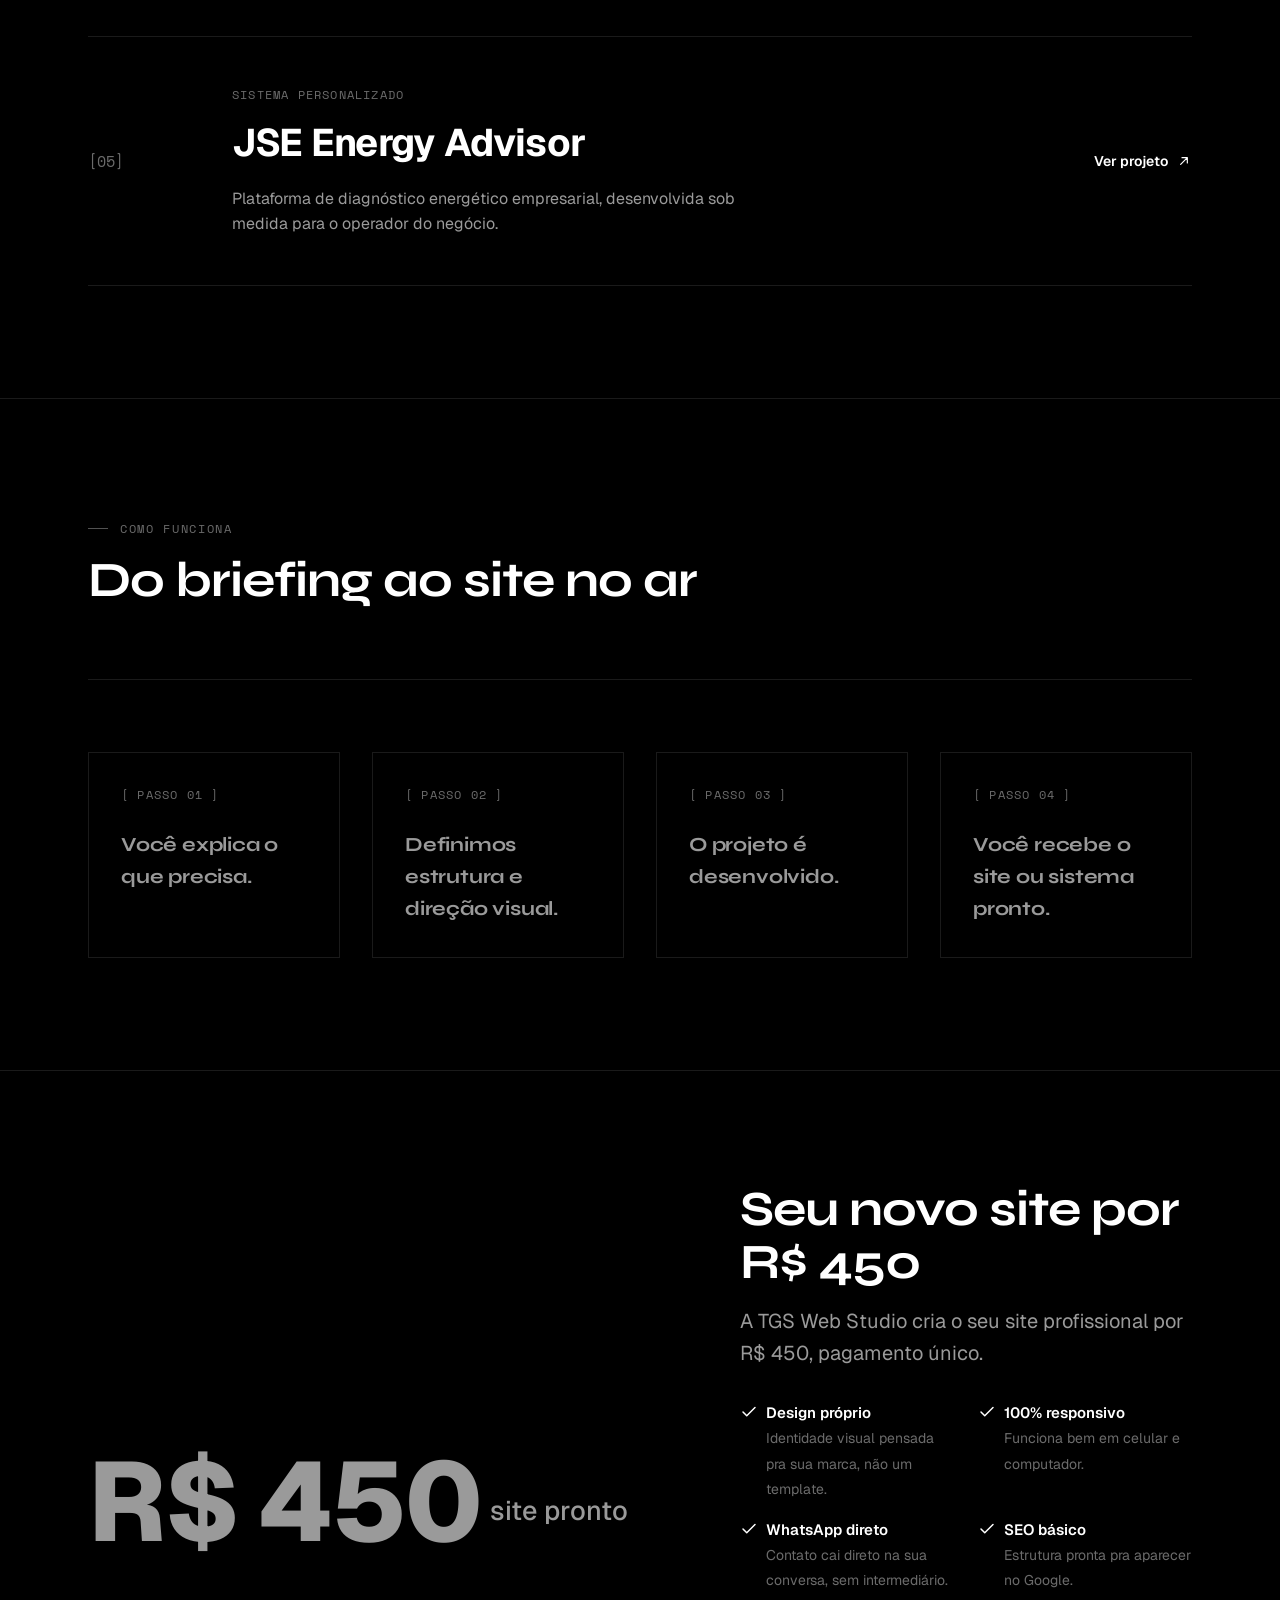
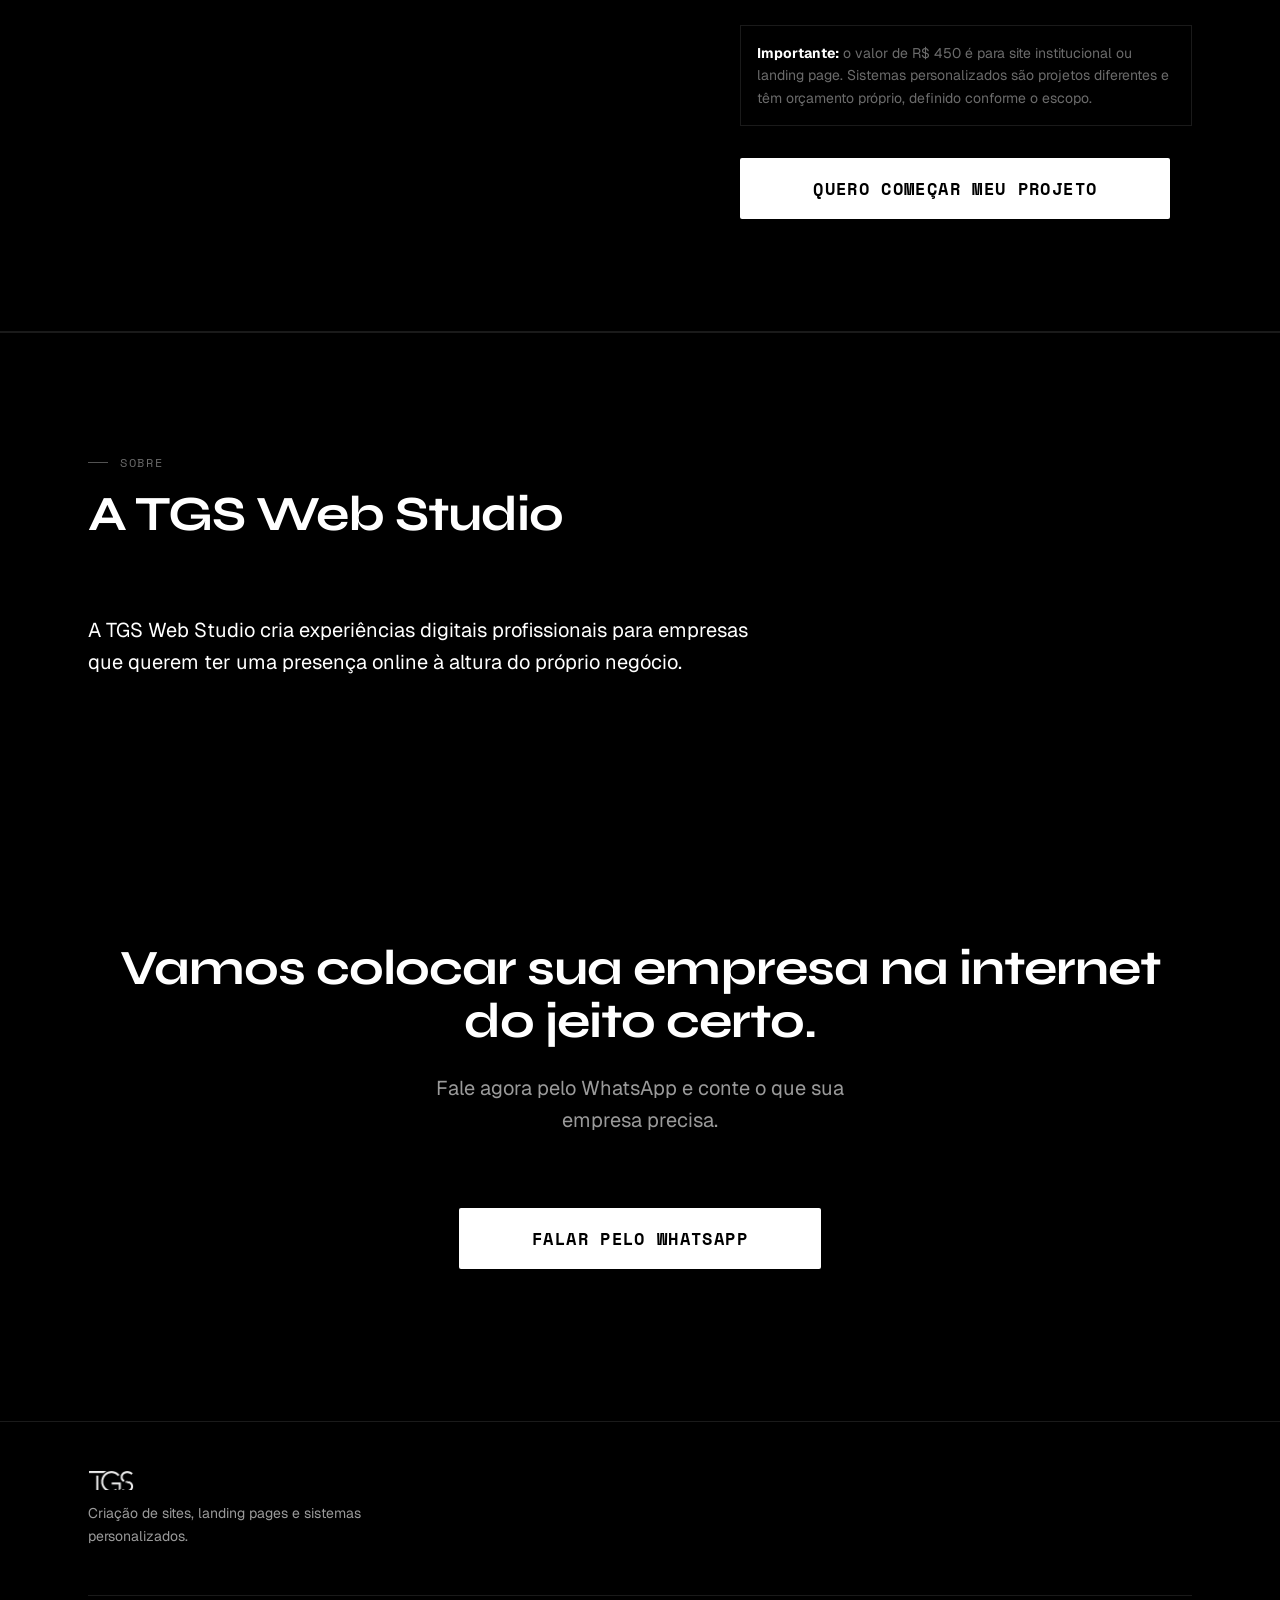
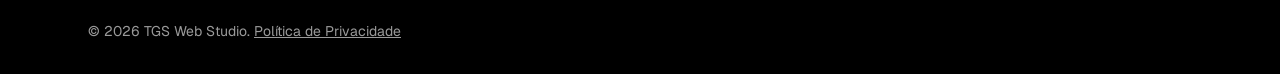
==== commit 7a95f71a: "Fix "R$ 450 site pronto" label overlapping the price O label "site pronto" ficava colado no numero, " ====
--- a/index.html
+++ b/index.html
@@ -27,7 +27,7 @@
   <link rel="stylesheet" href="css/base.css?v=2" />
   <link rel="stylesheet" href="css/layout.css?v=1" />
   <link rel="stylesheet" href="css/components.css?v=3" />
-  <link rel="stylesheet" href="css/sections.css?v=4" />
+  <link rel="stylesheet" href="css/sections.css?v=5" />
 
   <script>
     document.documentElement.classList.add("js");
@@ -232,7 +232,7 @@
     <section class="pricing reveal" aria-labelledby="oferta-titulo">
       <div class="container" style="padding-block: var(--space-9);">
         <div class="pricing__grid">
-          <p class="pricing__value">R$450<span>site pronto</span></p>
+          <p class="pricing__value">R$ 450<span>site pronto</span></p>
           <div class="pricing__text">
             <h2 id="oferta-titulo">Seu novo site por R$ 450</h2>
             <p class="lead" style="margin-top: var(--space-4);">A TGS Web Studio cria o seu site profissional por R$ 450, pagamento único.</p>
--- a/css/sections.css
+++ b/css/sections.css
@@ -357,10 +357,13 @@
 }
 
 .pricing__value span {
-  font-size: 0.32em;
+  display: inline-block;
+  margin-left: 0.35em;
+  font-size: 0.24em;
   font-weight: 500;
+  letter-spacing: 0;
   color: var(--muted);
-  vertical-align: super;
+  vertical-align: middle;
 }
 
 .pricing__text {
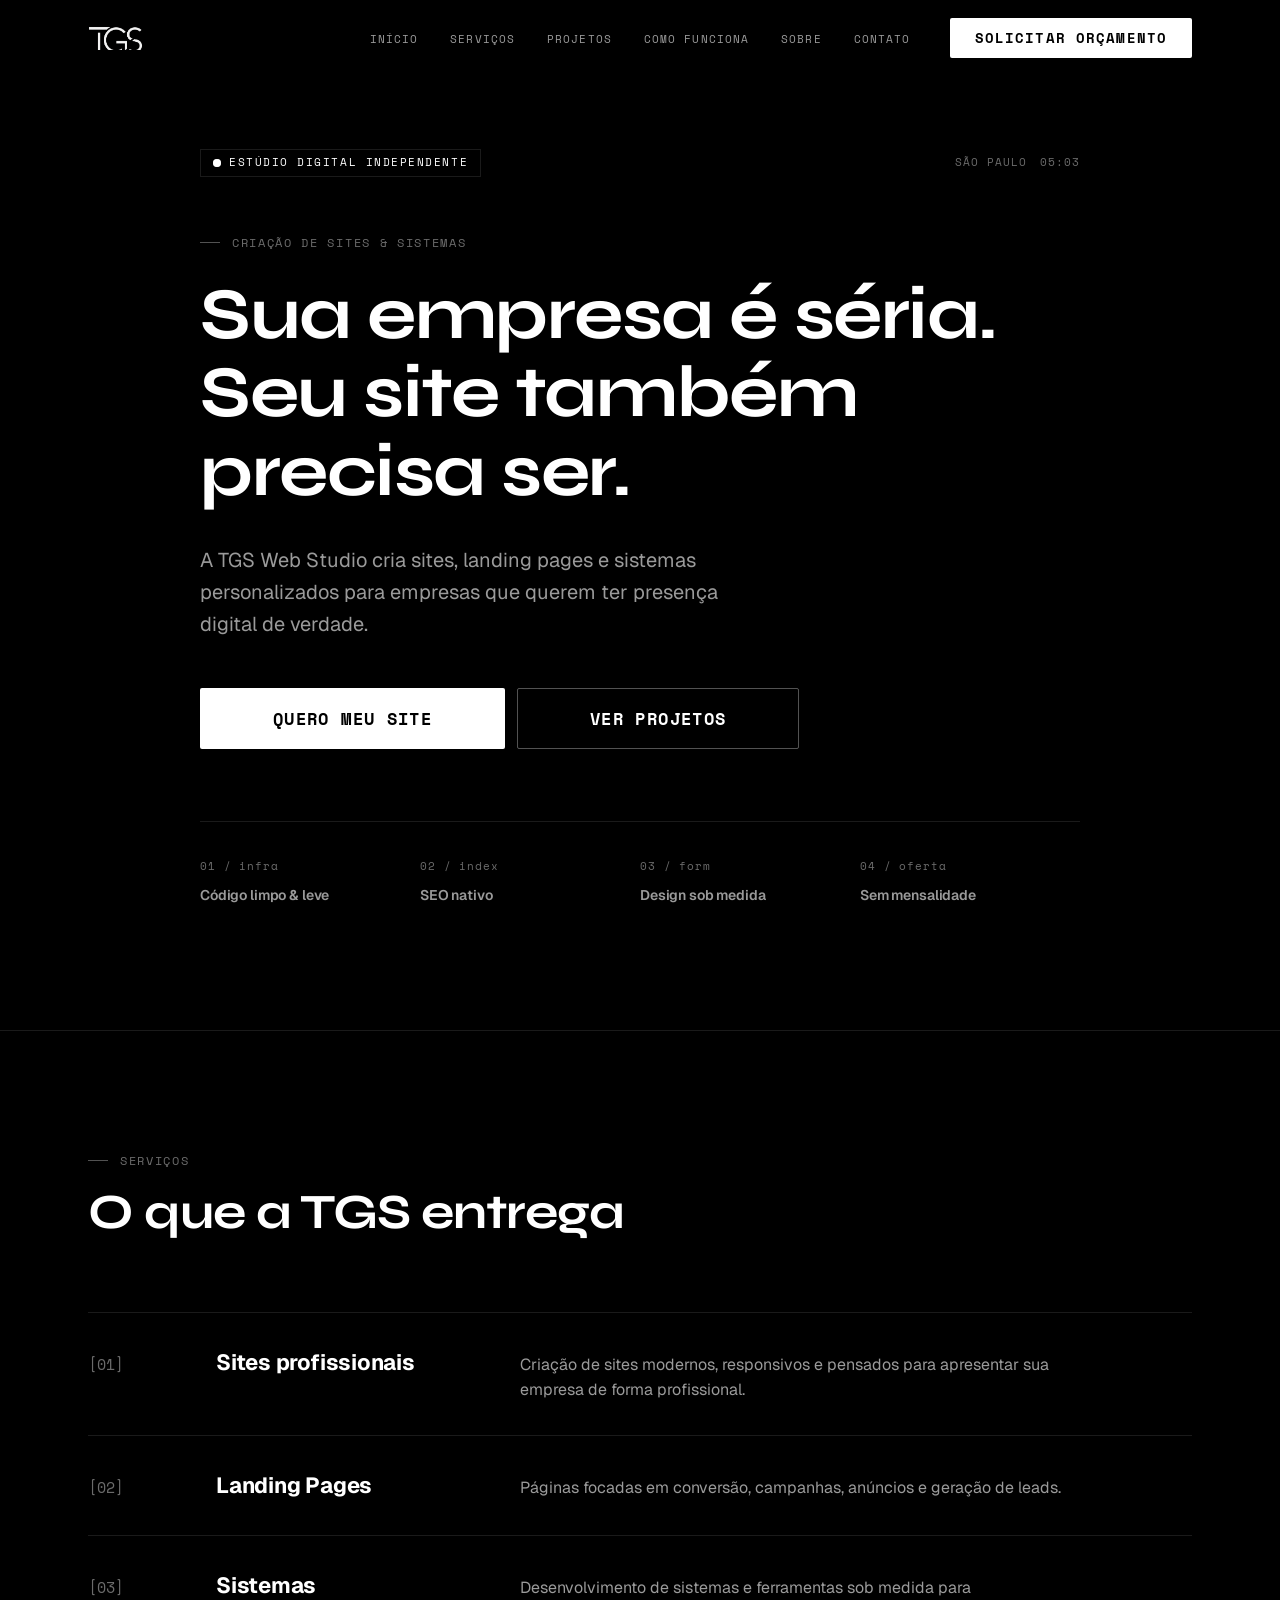
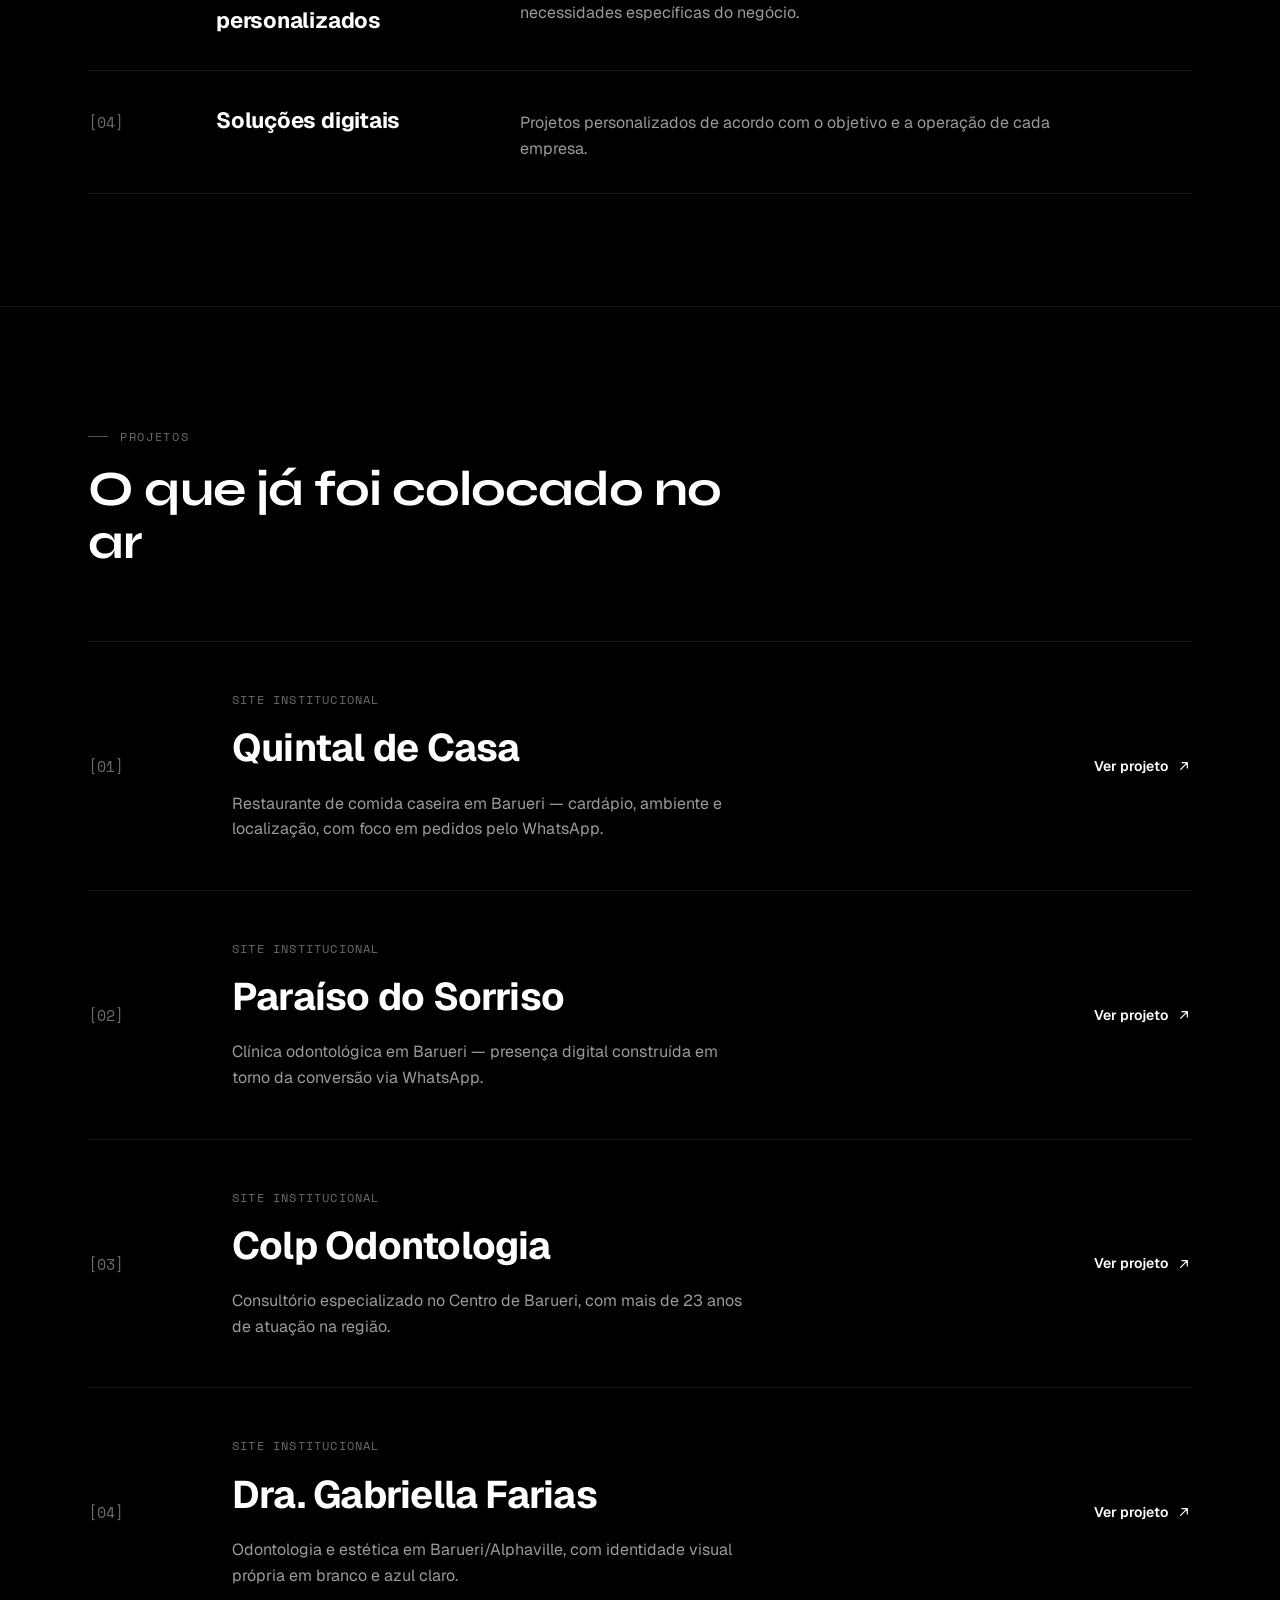
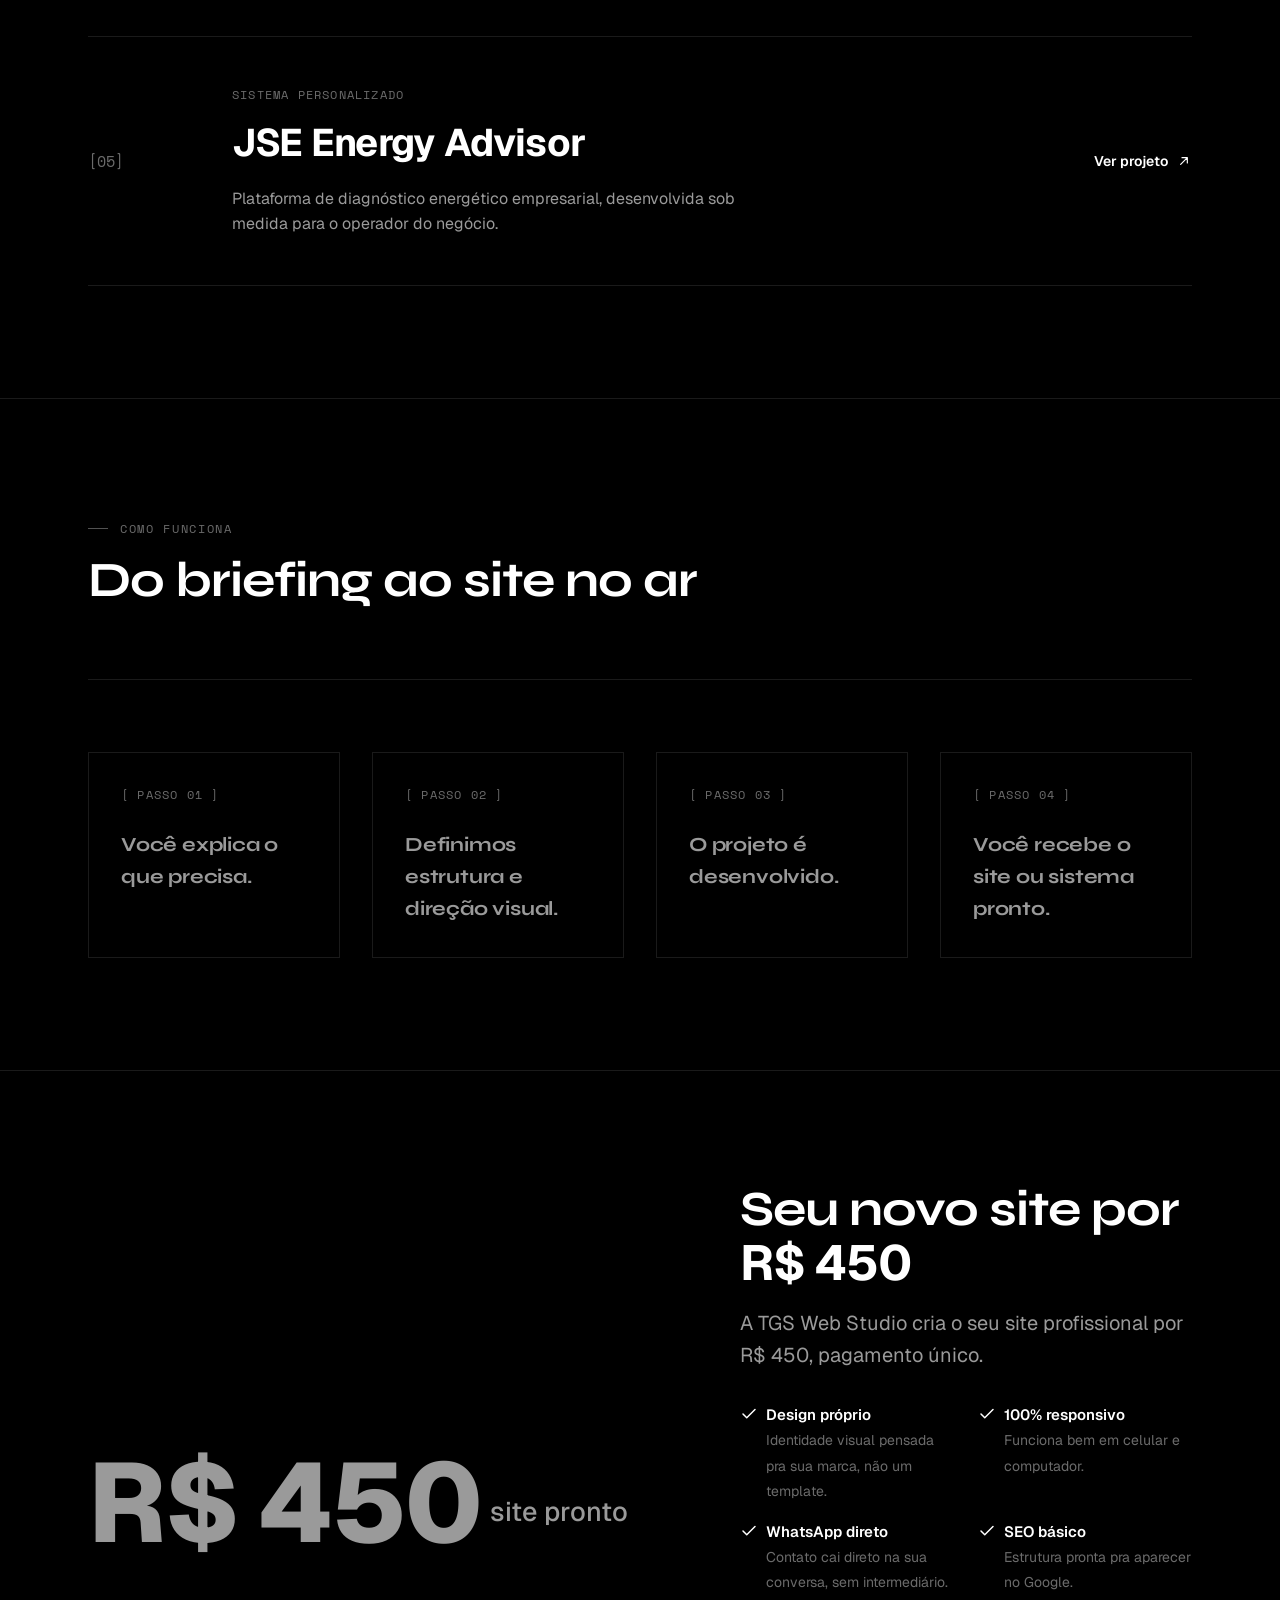
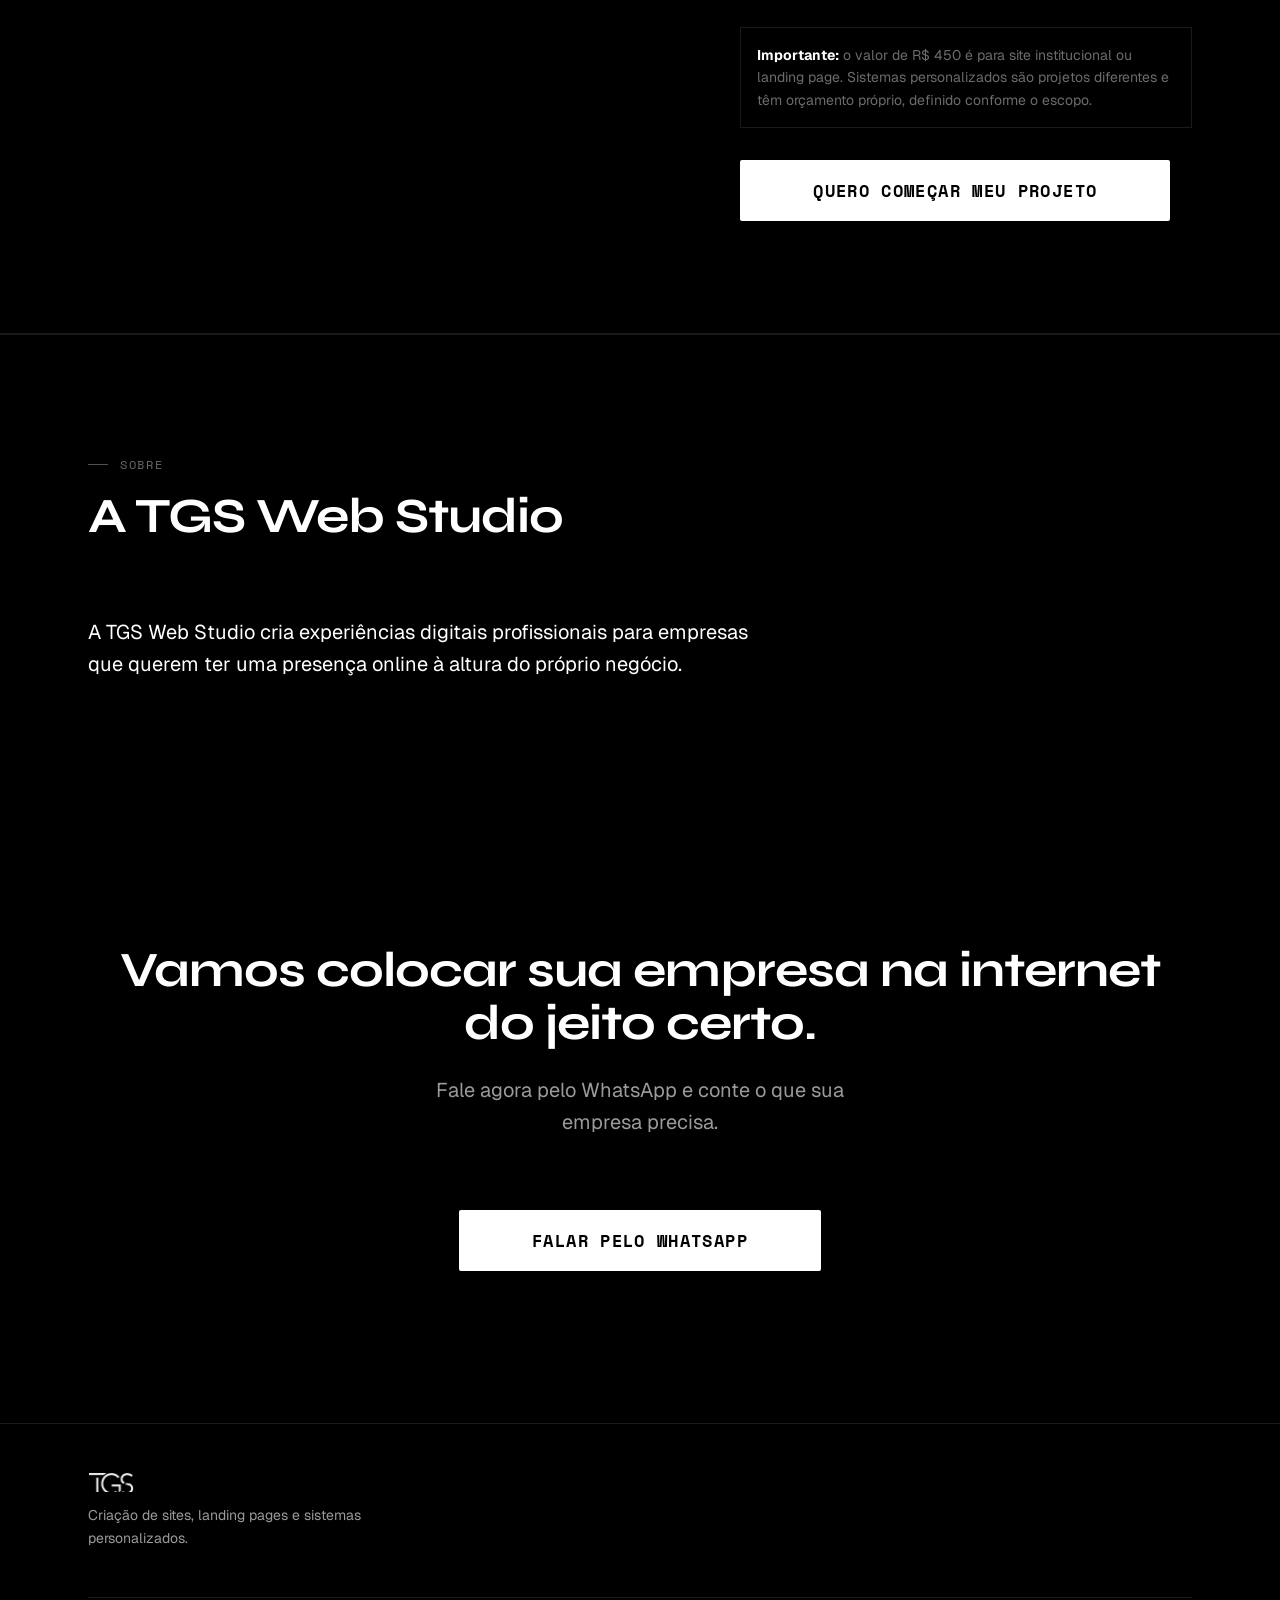
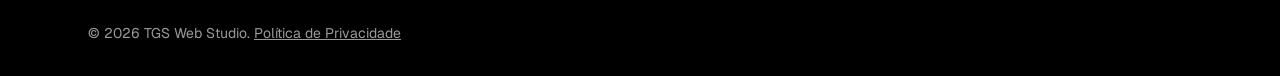
==== commit c53cf74f: "Fix Syne zero glyph looking like a degree symbol in headline O "0" da fonte Syne, no peso bold do ti" ====
--- a/index.html
+++ b/index.html
@@ -27,7 +27,7 @@
   <link rel="stylesheet" href="css/base.css?v=2" />
   <link rel="stylesheet" href="css/layout.css?v=1" />
   <link rel="stylesheet" href="css/components.css?v=3" />
-  <link rel="stylesheet" href="css/sections.css?v=5" />
+  <link rel="stylesheet" href="css/sections.css?v=6" />
 
   <script>
     document.documentElement.classList.add("js");
@@ -234,7 +234,7 @@
         <div class="pricing__grid">
           <p class="pricing__value">R$ 450<span>site pronto</span></p>
           <div class="pricing__text">
-            <h2 id="oferta-titulo">Seu novo site por R$ 450</h2>
+            <h2 id="oferta-titulo">Seu novo site por <span class="price-figure">R$ 450</span></h2>
             <p class="lead" style="margin-top: var(--space-4);">A TGS Web Studio cria o seu site profissional por R$ 450, pagamento único.</p>
 
             <div class="pricing__features">
--- a/css/sections.css
+++ b/css/sections.css
@@ -343,7 +343,14 @@
   }
 }
 
+/* O "0" do Syne fica minúsculo e alto neste peso — parece um símbolo de
+   grau colado no número. Números em headline usam a fonte do corpo. */
+.price-figure {
+  font-family: var(--font-body);
+}
+
 .pricing__value {
+  font-family: var(--font-body);
   font-size: clamp(3rem, 9vw, 7rem);
   font-weight: 800;
   letter-spacing: -0.03em;
